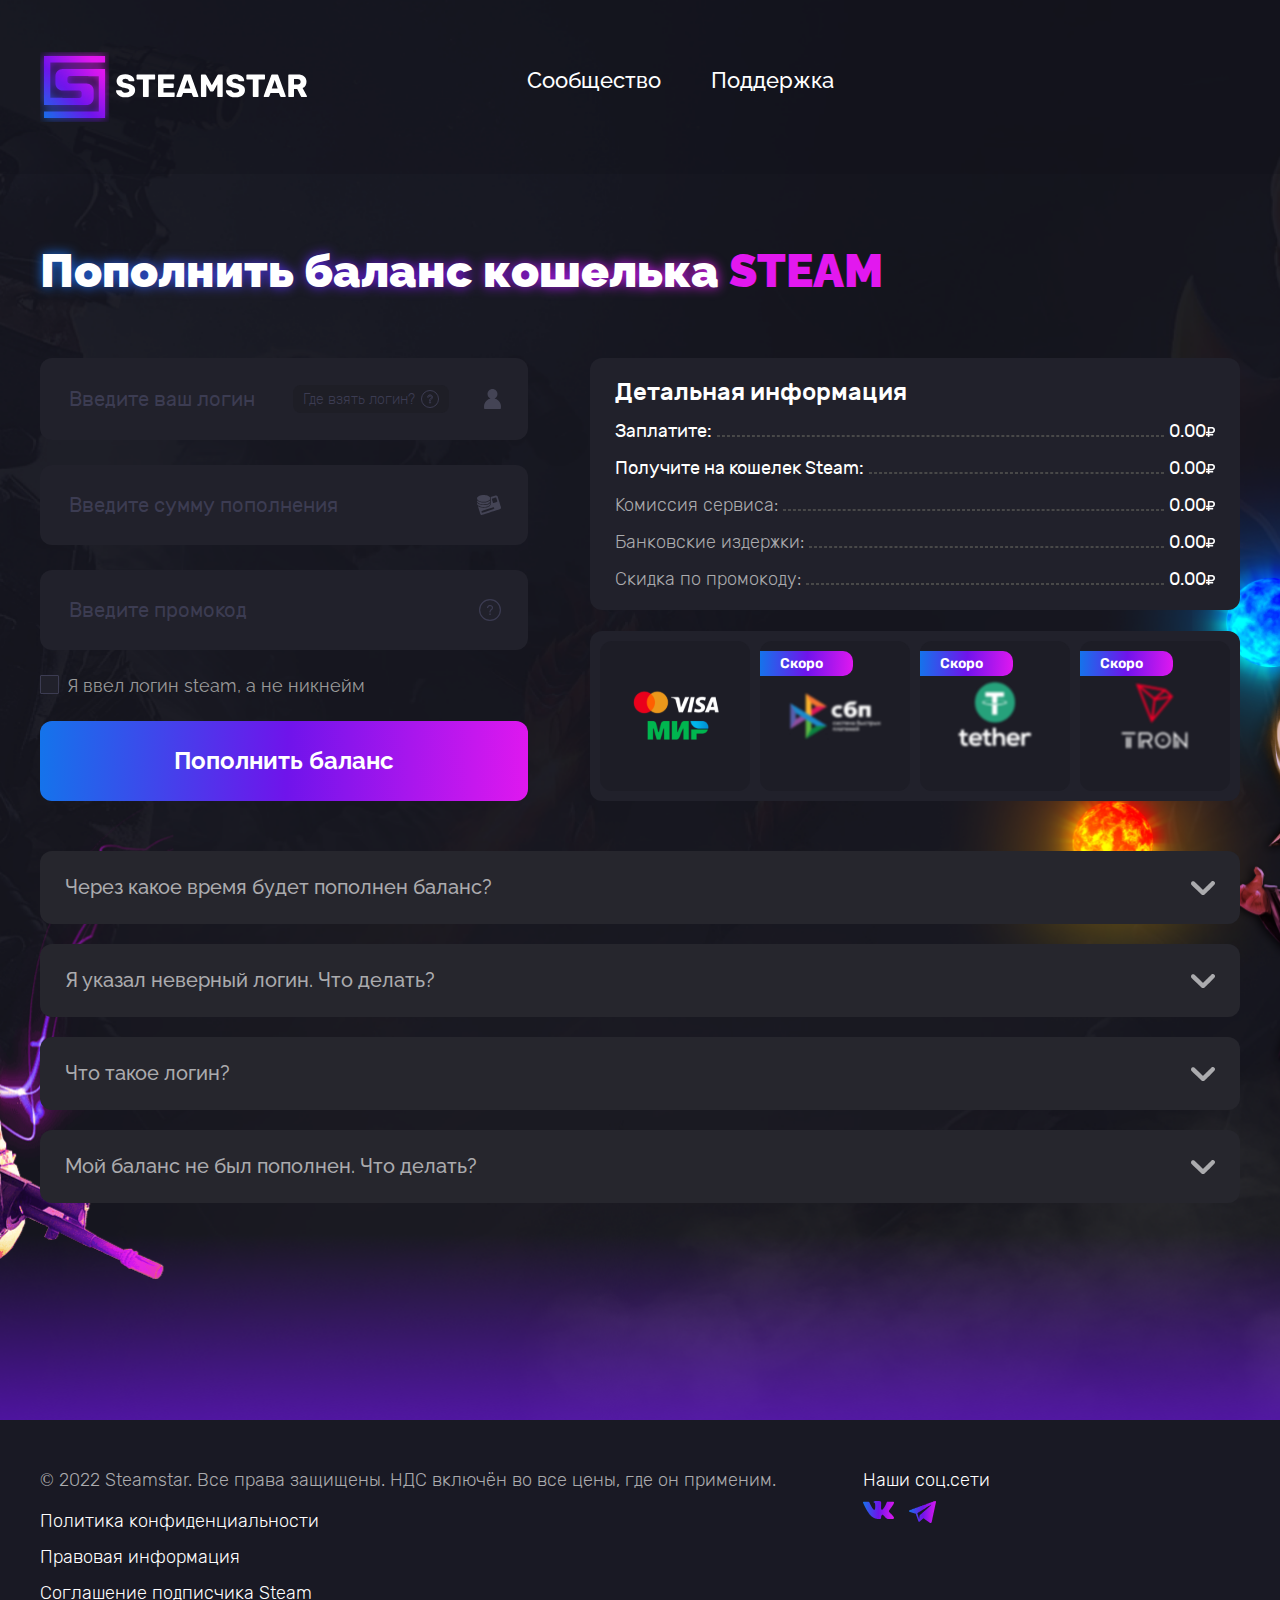
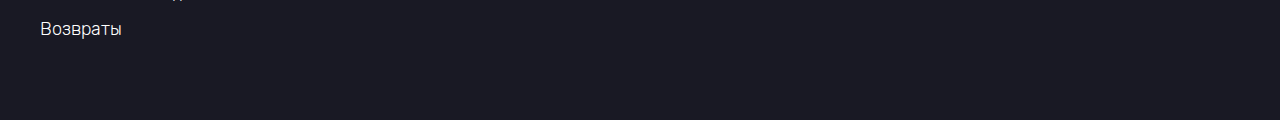
==== index.html @ 0ade84c8 "Add files via upload" ====
<!DOCTYPE html>
<html lang="ru">

<head>
  <meta charset="UTF-8" />
  <title>steamstar</title>
  <meta name="viewport" content="width=device-width, initial-scale=1" />
  <meta name="format-detection" content="telephone=no" />
  <!------------------------------------------------------------------------->
  <!-- Подключение стилей swiper-слайдера -->
  <link rel="stylesheet" href="./libs/swiper/swiper-bundle.min.css" />
  <!------------------------------------------------------------------------->
  <!-- Подключаем CSS -->
  <link rel="stylesheet" href="./css/style.min.css" />
</head>

<body>
  <main class="main">
    <header class="header">
      <div class="header__wrap wrapper">
        <div class="header__logo logo">
          <img src="./img/logo.svg" alt="" class="header__logo-img">
        </div>
        <nav class='menu'>

          <ul class='menu__list'>
            <li class='menu__item'>
              <a href='#' class='menu__link'>Сообщество</a>
            </li>
            <li class='menu__item'>
              <a href='#' class='menu__link'>Поддержка</a>
            </li>
          </ul>

          <div class="menu__hamburger">
            <img src="./img/cross.svg" alt="">

          </div>
          <div class="menu__logo">
            <img src="./img/logo.svg" alt="">
          </div>
        </nav>
        <!-- <div class="header__container"> -->
 <div class="hamburger">
    <span class="hamburger__link">
    </span>
  </div>
<!-- </div> -->
<!-- <div class="menu">
    <ul class="menu__list">
      <li class="menu__item">
        <a href="#about" class="menu__link"> Главная</a>
      </li>
      <li class="menu__item">
        <a href="#" class="menu__link"> Доставка и оплата</a>
      </li>
      <li class="menu__item">
        <a href="#" class="menu__link"> Контакты</a>
      </li>
    </ul>
  </div>  -->

      </div>
    </header>
    <div class="wrapper">
      <div class="steam">
        <div class="h1-block">
          <div class="h1-hidden">Пополнить баланс кошелька <span class="h1_span">STEAM</span></div>
          <h1 class="h1">Пополнить баланс кошелька <span class="h1_span">STEAM</span> </h1>
        </div>
        <form action="" class="staem__form form">
          <div class="form__left">
            <div class="form__inputs">

              <a href="#" class="input-block__mlogin-block mlogin-block">
                <p class="mlogin-block__text">Где взять логин?</p>
                <div class="mlogin-block__img">
                  <svg width="18" height="18" viewBox="0 0 18 18" fill='none' xmlns="http://www.w3.org/2000/svg">
                    <circle cx="9" cy="9" r="8.5" class="icon-color" />
                    <path class="icon-color"
                      d="M9.60074 12.7799C9.60074 12.8644 9.57217 12.9373 9.51502 12.9988C9.45787 13.0603 9.39 13.091 9.31142 13.091H8.70063C8.62205 13.091 8.55419 13.0603 8.49704 12.9988C8.43989 12.9373 8.41131 12.8644 8.41131 12.7799V12.123C8.41131 12.0385 8.43989 11.9655 8.49704 11.9041C8.55419 11.8426 8.62205 11.8119 8.70063 11.8119H9.31142C9.39 11.8119 9.45787 11.8426 9.51502 11.9041C9.57217 11.9655 9.60074 12.0385 9.60074 12.123V12.7799ZM6.54679 7.1563C6.56108 6.90278 6.61823 6.64542 6.71824 6.38421C6.8254 6.11533 6.97899 5.87333 7.17901 5.65822C7.38618 5.43543 7.64336 5.25489 7.95054 5.11661C8.25772 4.97832 8.61491 4.90918 9.0221 4.90918C9.37214 4.90918 9.69361 4.9668 9.98651 5.08203C10.2865 5.18959 10.5437 5.3394 10.758 5.53146C10.9795 5.72352 11.1509 5.95399 11.2724 6.22288C11.3938 6.49177 11.4545 6.77986 11.4545 7.08716C11.4545 7.40214 11.4045 7.67486 11.3045 7.90534C11.2117 8.12813 11.0902 8.32787 10.9402 8.50457C10.7973 8.68127 10.6402 8.84644 10.4687 9.00009C10.3044 9.14606 10.1472 9.2997 9.99722 9.46104C9.85435 9.61469 9.7329 9.78754 9.63289 9.9796C9.54002 10.164 9.49359 10.3868 9.49359 10.648V10.8093C9.49359 10.8938 9.46501 10.9668 9.40786 11.0283C9.35071 11.0897 9.28285 11.1204 9.20427 11.1204H8.80779C8.72921 11.1204 8.66134 11.0897 8.60419 11.0283C8.54704 10.9668 8.51847 10.8938 8.51847 10.8093V10.5673C8.51847 10.26 8.5649 9.99497 8.65777 9.77218C8.75778 9.5417 8.87923 9.33812 9.0221 9.16142C9.17212 8.98472 9.32928 8.82339 9.49359 8.67743C9.66504 8.52378 9.8222 8.37013 9.96507 8.21648C10.1151 8.05515 10.2365 7.88613 10.3294 7.70944C10.4294 7.53274 10.4794 7.32531 10.4794 7.08716C10.4794 6.8951 10.4366 6.72608 10.3508 6.58011C10.2723 6.42647 10.1651 6.2997 10.0294 6.19983C9.89364 6.09996 9.73647 6.02314 9.55788 5.96936C9.38643 5.91558 9.20784 5.88869 9.0221 5.88869C8.65063 5.88869 8.33273 5.98857 8.06841 6.18831C7.80409 6.38805 7.62193 6.71072 7.52191 7.1563C7.50763 7.24081 7.47191 7.30611 7.41476 7.3522C7.35761 7.39061 7.30046 7.40982 7.24331 7.40982H6.78254C6.71824 7.40982 6.66109 7.38677 6.61109 7.34068C6.56108 7.2869 6.53965 7.22544 6.54679 7.1563Z" />
                  </svg>
                </div>
              </a>

              <div class="form__input-group">
                <div class="form__input-block input-block">
                  <input type="text" name="" id="" placeholder="Введите ваш логин"
                    class="input-block__input input input_width">
                  <a href="#" class="input-block__login-block login-block">
                    <p class="login-block__text">Где взять логин?</p>
                    <div class="login-block__img">
                      <svg width="18" height="18" viewBox="0 0 18 18" fill='none' xmlns="http://www.w3.org/2000/svg">
                        <circle cx="9" cy="9" r="8.5" class="icon-color" />
                        <path class="icon-color"
                          d="M9.60074 12.7799C9.60074 12.8644 9.57217 12.9373 9.51502 12.9988C9.45787 13.0603 9.39 13.091 9.31142 13.091H8.70063C8.62205 13.091 8.55419 13.0603 8.49704 12.9988C8.43989 12.9373 8.41131 12.8644 8.41131 12.7799V12.123C8.41131 12.0385 8.43989 11.9655 8.49704 11.9041C8.55419 11.8426 8.62205 11.8119 8.70063 11.8119H9.31142C9.39 11.8119 9.45787 11.8426 9.51502 11.9041C9.57217 11.9655 9.60074 12.0385 9.60074 12.123V12.7799ZM6.54679 7.1563C6.56108 6.90278 6.61823 6.64542 6.71824 6.38421C6.8254 6.11533 6.97899 5.87333 7.17901 5.65822C7.38618 5.43543 7.64336 5.25489 7.95054 5.11661C8.25772 4.97832 8.61491 4.90918 9.0221 4.90918C9.37214 4.90918 9.69361 4.9668 9.98651 5.08203C10.2865 5.18959 10.5437 5.3394 10.758 5.53146C10.9795 5.72352 11.1509 5.95399 11.2724 6.22288C11.3938 6.49177 11.4545 6.77986 11.4545 7.08716C11.4545 7.40214 11.4045 7.67486 11.3045 7.90534C11.2117 8.12813 11.0902 8.32787 10.9402 8.50457C10.7973 8.68127 10.6402 8.84644 10.4687 9.00009C10.3044 9.14606 10.1472 9.2997 9.99722 9.46104C9.85435 9.61469 9.7329 9.78754 9.63289 9.9796C9.54002 10.164 9.49359 10.3868 9.49359 10.648V10.8093C9.49359 10.8938 9.46501 10.9668 9.40786 11.0283C9.35071 11.0897 9.28285 11.1204 9.20427 11.1204H8.80779C8.72921 11.1204 8.66134 11.0897 8.60419 11.0283C8.54704 10.9668 8.51847 10.8938 8.51847 10.8093V10.5673C8.51847 10.26 8.5649 9.99497 8.65777 9.77218C8.75778 9.5417 8.87923 9.33812 9.0221 9.16142C9.17212 8.98472 9.32928 8.82339 9.49359 8.67743C9.66504 8.52378 9.8222 8.37013 9.96507 8.21648C10.1151 8.05515 10.2365 7.88613 10.3294 7.70944C10.4294 7.53274 10.4794 7.32531 10.4794 7.08716C10.4794 6.8951 10.4366 6.72608 10.3508 6.58011C10.2723 6.42647 10.1651 6.2997 10.0294 6.19983C9.89364 6.09996 9.73647 6.02314 9.55788 5.96936C9.38643 5.91558 9.20784 5.88869 9.0221 5.88869C8.65063 5.88869 8.33273 5.98857 8.06841 6.18831C7.80409 6.38805 7.62193 6.71072 7.52191 7.1563C7.50763 7.24081 7.47191 7.30611 7.41476 7.3522C7.35761 7.39061 7.30046 7.40982 7.24331 7.40982H6.78254C6.71824 7.40982 6.66109 7.38677 6.61109 7.34068C6.56108 7.2869 6.53965 7.22544 6.54679 7.1563Z" />
                      </svg>
                    </div>
                  </a>
                  <div class="input-block__img">
                    <img src="./img/user.svg" alt="" class="input-block__pic">
                  </div>

                </div>
              </div>
              <div class="form__input-group">
                <div class="form__input-block input-block">
                  <input type="text" name="" id="" placeholder="Введите сумму пополнения"
                    class="input-block__input input">
                  <div class="input-block__img">
                    <img src="./img/money.svg" alt="" class="input-block__pic">
                  </div>
                </div>
              </div>
              <div class="form__input-group">
                <div class="form__input-block input-block">
                  <input type="text" name="" id="" placeholder="Введите промокод" class="input-block__input input">
                  <div class="input-block__img">
                    <img src="./img/q.svg" alt="" class="input-block__pic input-block__pic_q">
                  </div>
                </div>
              </div>
            </div>
            <div class="form__payments-mobile">
              <div class="swiper slider">
  <div class="swiper-wrapper">
    <div class="swiper-slide slide">
      <label for="payment__mradio1" class="payment">
        <input type="radio" class="payment__radio hidden" id="payment__mradio1" name="mpayment">
        <div class="payment__item">
          <div class="gradient">  
          </div>
          <div class="payment__item-wrap">
            <div class="payment__img">
              <img src="./img/visa.svg" class="payment__pic"></div>
          </div>
          <div class="payment__checked">
            <img src="./img/checked.svg" class="payment__checked-pic"></div>
        </div>
      </label>

    </div>
    <div class="swiper-slide slide">
      <label for="payment__mradio2" class="payment payment__blocked">
        <div class="payment__soon">
          Скоро
        </div>
        <input type="radio" class="payment__radio hidden" id="payment__mradio2" name="mpayment">
        <div class="payment__item payment__item">
          <div class="gradient">  
          </div>
          <div class="payment__item-wrap">
            <div class="payment__img">
              <img src="./img/sbp.svg" class="payment__pic_blocked"></div>
          </div>
          <div class="payment__checked">
            <img src="./img/checked.svg" class="payment__checked-pic"></div>
        </div>
      </label></div>
    <div class="swiper-slide slide">
      <label for="payment__mradio3" class="payment payment__blocked">
        <div class="payment__soon">
          Скоро
        </div>
        <input type="radio" class="payment__radio hidden" id="payment__mradio3" name="mpayment">
        <div class="payment__item">
          <div class="gradient">  
          </div>
          <div class="payment__item-wrap">
            <div class="payment__img">
              <img src="./img/tether.svg" class="payment__pic payment__pic_blocked"></div>
          </div>
          <div class="payment__checked">
            <img src="./img/checked.svg" class="payment__checked-pic"></div>
        </div>
      </label>
    </div>
    <div class="swiper-slide slide">
      <label for="payment__mradio4" class="payment payment__blocked">
        <div class="payment__soon">
          Скоро
        </div>
        <input type="radio" class="payment__radio hidden" id="payment__mradio4" name="mpayment">
        <div class="payment__item">
          <div class="gradient">  
          </div>
          <div class="payment__item-wrap">
            <div class="payment__img">
              <img src="./img/tron.svg" class="payment__pic payment__pic_blocked"></div>
          </div>
          <div class="payment__checked">
            <img src="./img/checked.svg" class="payment__checked-pic"></div>
        </div>
      </label>
    </div>

  </div>
  <div class="swiper-scrollbar"></div>
</div>

            </div>





            <div class="form__checkbox">
              <label for="checkbox" class="form__checkbox-label">
                <input type="checkbox" name="checkbox" id="checkbox" class="form__checkbox-input">
                <p class="form__checkbox-text">Я ввел логин steam, а не никнейм</p>
                <img src="./img/checked.svg" alt="" class="form__checked">
              </label>
            </div>
            <div class="btn-wrap">
              <button type="submit" class="btn btn_main">
                Пополнить баланс
                <div class="btn-text">
                </div>
              </button>
            </div>
          </div>
          <div class="form__right">
            <div class="form__info-group info-group">
              <h2 class="h2">
                Детальная информация
              </h2>
              <div class="info-group__block">
                <ul class="info-group__list price-list">
                  <li class="price-list__text">Заплатите:<span class="price-list__value">0.00</span> <span
                      class="price-list__r"><img src="./img/r.svg" alt=""> </span> </li>
                  <li class="price-list__text">Получите на кошелек Steam:<span
                      class="price-list__value">0.00</span><span class="price-list__r"><img src="./img/r.svg" alt="">
                    </span></li>
                  <li class="price-list__text price-list__text_light">Комиссия сервиса:<span
                      class="price-list__value">0.00</span><span class="price-list__r"><img src="./img/r.svg" alt="">
                    </span></li>
                  <li class="price-list__text price-list__text_light">Банковские издержки:<span
                      class="price-list__value">0.00</span><span class="price-list__r"><img src="./img/r.svg" alt="">
                    </span></li>
                  <li class="price-list__text price-list__text_light">Скидка по промокоду:<span
                      class="price-list__value">0.00</span><span class="price-list__r"><img src="./img/r.svg" alt="">
                    </span></li>
                </ul>

                <ul class="info-group__list mprice-list">


                  <li class="mprice-list__text">
                    <div class="mprice-list__name">Заплатите:</div>

                    <div class="mprice-list__group"><span class="price-list__value">0.00</span> <span
                        class="price-list__r"><img src="./img/r.svg" alt=""> </span></div>

                  </li>
                  <li class="mprice-list__text">
                    <div class="mprice-list__name">Получите на кошелек Steam:</div>

                    <div class="mprice-list__group"><span class="price-list__value">0.00</span> <span
                        class="price-list__r"><img src="./img/r.svg" alt=""> </span></div>

                  </li>
                  <li class="mprice-list__text">
                    <div class="mprice-list__name mprice-list__name_light">Комиссия сервиса:</div>

                    <div class="mprice-list__group"><span class="price-list__value">0.00</span> <span
                        class="price-list__r"><img src="./img/r.svg" alt=""> </span></div>
                  </li>
                  <li class="mprice-list__text">
                    <div class="mprice-list__name mprice-list__name_light">Банковские издержки:</div>

                    <div class="mprice-list__group"><span class="price-list__value">0.00</span> <span
                        class="price-list__r"><img src="./img/r.svg" alt=""> </span></div>
                  </li>
                  <li class="mprice-list__text">
                    <div class="mprice-list__name mprice-list__name_light">Скидка по промокоду:</div>

                    <div class="mprice-list__group"><span class="price-list__value">0.00</span> <span
                        class="price-list__r"><img src="./img/r.svg" alt=""> </span></div>
                  </li>
                 
                </ul>
              </div>
            </div>
            <div class="form__payments">
              <label for="payment__radio1" class="payment">
                <input type="radio" id="payment__radio1" class="payment__radio hidden" name="payment">

                <div class="payment__item">

<div class="gradient">  
</div>

                  <div class="payment__item-wrap">
                    <div class="payment__img">
                      <img src="./img/visa.svg" class="payment__pic"></div>
                  </div>
                  <div class="payment__checked">
                    <img src="./img/checked.svg" class="payment__checked-pic"></div>
                </div>
              </label>
              <label for="payment__radio2" class="payment payment__blocked">
                <div class="payment__soon">
                  Скоро
                </div>
                <input type="radio" class="payment__radio hidden" id="payment__radio2" name="payment">
                <div class="payment__item payment__item">
                  <div class="gradient">  
                  </div>
                  <div class="payment__item-wrap">
                    <div class="payment__img">
                      <img src="./img/sbp.svg" class="payment__pic_blocked"></div>
                  </div>
                  <div class="payment__checked">
                    <img src="./img/checked.svg" class="payment__checked-pic"></div>
                </div>
              </label>
              <label for="payment__radio3" class="payment payment__blocked">
                <div class="payment__soon">
                  Скоро
                </div>
                <input type="radio" class="payment__radio hidden" id="payment__radio3" name="payment">
                <div class="payment__item">
                  <div class="gradient">  
                  </div>
                  <div class="payment__item-wrap">
                    <div class="payment__img">
                      <img src="./img/tether.svg" class="payment__pic payment__pic_blocked"></div>
                  </div>
                  <div class="payment__checked">
                    <img src="./img/checked.svg" class="payment__checked-pic"></div>
                </div>
              </label>
              <label for="payment__radio4" class="payment payment__blocked">
                <div class="payment__soon">
                  Скоро
                </div>
                <input type="radio" class="payment__radio hidden" id="payment__radio4" name="payment">
                <div class="payment__item">
                  <div class="gradient">  
                  </div>
                  <div class="payment__item-wrap">
                    <div class="payment__img">
                      <img src="./img/tron.svg" class="payment__pic payment__pic_blocked"></div>
                  </div>
                  <div class="payment__checked">
                    <img src="./img/checked.svg" class="payment__checked-pic"></div>
                </div>
              </label>

            </div>


          </div>
        </form>

        <div class="steam__faq">
          <ul class=" steam__spoiler spoiler">
    <li class="spoiler__item">
      <div class="spoiler__title drop">
        <p class="spoiler__title-text drop">Через какое время будет пополнен баланс?</p>
        <img src="./img/arrow.svg" alt="" class="spoiler__arrow drop">
      </div>
      <div class="spoiler__content">
        Моментально после оплаты, ваш баланс будет пополнен, но не исключаем случаи, когда баланс может прийти с задержками, просьба не волноваться и дождаться, в крайнем случае обратится в "Техническую поддержку".
      </div>
    </li>
    <li class="spoiler__item">
      <div class="spoiler__title drop">
        <p class="spoiler__title-text drop">Я указал неверный логин. Что делать?</p>
        <img src="./img/arrow.svg" alt="" class="spoiler__arrow drop">
      </div>
      <div class="spoiler__content">
        Моментально после оплаты, ваш баланс будет пополнен, но не исключаем случаи, когда баланс может прийти с задержками, просьба не волноваться и дождаться, в крайнем случае обратится в "Техническую поддержку".      </div>
    </li>
    <li class="spoiler__item">
      <div class="spoiler__title drop">
        <p class="spoiler__title-text drop">Что такое логин?</p>
        <img src="./img/arrow.svg" alt="" class="spoiler__arrow drop">
      </div>
      <div class="spoiler__content">
        Моментально после оплаты, ваш баланс будет пополнен, но не исключаем случаи, когда баланс может прийти с задержками, просьба не волноваться и дождаться, в крайнем случае обратится в "Техническую поддержку".      </div>
    </li>
    <li class="spoiler__item">
      <div class="spoiler__title drop">
        <p class="spoiler__title-text drop">Мой баланс не был пополнен. Что делать?</p>
        <img src="./img/arrow.svg" alt="" class="spoiler__arrow drop">
      </div>
      <div class="spoiler__content">
        Моментально после оплаты, ваш баланс будет пополнен, но не исключаем случаи, когда баланс может прийти с задержками, просьба не волноваться и дождаться, в крайнем случае обратится в "Техническую поддержку".      </div>
    </li>
  </ul>

        </div>
      </div>

    </div>

  </main>
  <footer class="footer">
    <div class="wrapper footer__wrap">
      <div class="footer__left">
        <p class="footer__copy">© 2022 Steamstar. Все права защищены. НДС включён во все цены, где он применим.</p>
        <div class="footer__links">
          <a href="#" class="footer__link">Политика конфиденциальности</a>
          <a href="#" class="footer__link">Правовая информация </a>
          <a href="#" class="footer__link">Соглашение подписчика Steam </a>
          <a href="#" class="footer__link">Возвраты</a></div>
      </div>
      <div class="footer__right">
        <p class="footer__soc-title">Наши соц.сети

        </p>
        <ul class="socials">
          <li class="socials__item">
            <a href="#" class="socials__link">
              <img src="./img/vk.svg" alt="" class="socials__pic">
            </a>
          </li>
          <li class="socials__item">
            <a href="#" class="socials__link">
              <img src="./img/telegram.svg" alt="">
            </a>
          </li>
        </ul>

      </div>
    </div>
  </footer>


  <div class="modal-login">
  <div class="modal-login__container">
    <div class="modal-gradient">      
    </div>
    <div class="modal-login__content">
      <h2 class="h3">Где взять логин Steam</h2>
      <div class="modal-login__img">
        <img src="./img/login.png" alt="" class="modal-login__pic">
      </div>
      <p class="modal-login__text">Обратите внимание! Логин, это то, что вы указываете при входе в Steam. Если вы укажите неверный логин, то средства уйдут другому пользователлю.</p>
      <a href="#" class="modal-login__link">Взять вы его можете тут</a>
      <a href="#" class="btn modal-login__btn btn-close">Понятно
        <div class="btn-text btn-text_modal-login">
        </div>
      </a>
    </div>
  </div>
</div>




  <!-- <div class="overlay"></div>
<div class="modal">
  <div class="modal__container">
    
    <div class="modal__content">fjgjgkjgjgk</div>
  </div>
</div> -->
<div class="overlay"></div>
<div class="modal-payment">
  <div class="modal-payment__container">
    <div class="modal-gradient">
    </div>
    <div class="modal-payment__content">
      <h2 class="h3">Оплата принята</h2>
      <p class="modal-payment__text">В скором времени деньги должны прийти 
        на указанный Steam кошелек</p>   
      <div class="modal-payment__price-group">
        <p class="modal-payment__price">12 000</p>
        <div class="modal-payment__img"><img src="./img/r.svg" alt="" class="modal-payment__pic"></div>        
      </div>  
      <p class="modal-payment__text-main"> Если спустя 10 минут после оплаты средства не были начислены, обратитесь в <a href="#" class="modal-payment__support">Техническую поддержку</a>  она находится в правом ниижнем углу сайта</p>
      <p class="modal-payment__text-main modal-payment__text-main_service">Вам понравился наш сервис? </p>
      <a href="#" class="modal-payment__link">Оставьте пожалуйста отзыв</a>
      
      <a href="#" class="btn modal-payment__btn btn-close">Понятно
        <div class="btn-text btn-text_modal-payment">
        </div>
      </a>
    </div>
  </div>
</div>
  <!------------------------------------------------------------------------->
  <!-- Подключение скриптов swiper-слайдера -->
  <script src="./libs/swiper/swiper-bundle.min.js"></script>
  <!------------------------------------------------------------------------->
  <script src="js/script.min.js"></script>
</body>

</html>
---- css/style.min.css ----
@charset "UTF-8";@font-face{font-family:raleway;src:url(../fonts/Raleway-Medium.woff2) format("woff2"),url(../fonts/Raleway-Medium.woff) format("woff");font-weight:500;font-style:normal}@font-face{font-family:raleway;src:url(../fonts/Raleway-Black.woff2) format("woff2"),url(../fonts/Raleway-Black.woff) format("woff");font-weight:900;font-style:normal}@font-face{font-family:raleway;src:url(../fonts/Raleway-Regular.woff2) format("woff2"),url(../fonts/Raleway-Regular.woff) format("woff");font-weight:400;font-style:normal}@font-face{font-family:raleway;src:url(../fonts/Raleway-Bold.woff2) format("woff2"),url(../fonts/Raleway-Bold.woff) format("woff");font-weight:700;font-style:normal}@font-face{font-family:rubik;src:url(../fonts/Rubik.woff2) format("woff2"),url(../fonts/Rubik.woff) format("woff");font-weight:400;font-style:normal}@font-face{font-family:rubik;src:url(../fonts/Rubiklight.woff2) format("woff2"),url(../fonts/Rubik.woff) format("woff");font-weight:300;font-style:normal}@font-face{font-family:rubik;src:url(../fonts/Rubikmedium.woff2) format("woff2"),url(../fonts/Rubikmedium.woff) format("woff");font-weight:500;font-style:normal}@font-face{font-family:rubik;src:url(../fonts/Rubik-SemiBold.woff) format("woff");font-weight:600;font-style:normal}.btn-wrap{position:relative}.btn{background:-o-linear-gradient(357.76deg,#1474eb 0,#6f14eb 50.6%,#e218ef 101.2%);background:linear-gradient(92.24deg,#1474eb 0,#6f14eb 50.6%,#e218ef 101.2%);border-radius:12px;border:none;outline:0;font-family:Raleway,sans-serif;font-weight:700;font-size:24px;line-height:28px;padding-top:26px;padding-bottom:26px;text-align:center;width:100%;color:#fff;position:relative;z-index:10;overflow:hidden}.btn::after{content:"";position:absolute;left:-1px;top:1px;width:1px;background-color:#000;border-radius:12px;z-index:-2;-webkit-transition:width .5s ease;-o-transition:width .5s ease;transition:width .5s ease;height:calc(100% - 2px)}.btn:hover{font-size:0;background:0 0;background-image:-o-linear-gradient(357.76deg,#1474eb 0,#6f14eb 50.6%,#e218ef 101.2%);background-image:linear-gradient(92.24deg,#1474eb 0,#6f14eb 50.6%,#e218ef 101.2%)}.btn:hover .btn-text::before{opacity:1}.btn:hover::after{width:calc(100% - 2px);left:1px}.btn:hover:before{content:"";position:absolute;top:0;left:0;width:100%;height:100%;background:-o-linear-gradient(357.76deg,#1474eb 0,#6f14eb 50.6%,#e218ef 101.2%);background:linear-gradient(92.24deg,#1474eb 0,#6f14eb 50.6%,#e218ef 101.2%);border-radius:12px;z-index:-2}.btn-text::before{content:"Пополнить баланс";position:absolute;font-family:Raleway,sans-serif;font-weight:700;font-size:24px;line-height:28px;text-align:center;top:50%;left:50%;-webkit-transform:translate(-50%,-50%);-ms-transform:translate(-50%,-50%);transform:translate(-50%,-50%);z-index:10;opacity:0;background-image:-o-linear-gradient(357.76deg,#1474eb 0,#6f14eb 50.6%,#e218ef 101.2%);background-image:linear-gradient(92.24deg,#1474eb 0,#6f14eb 50.6%,#e218ef 101.2%);-webkit-background-clip:text;-webkit-text-fill-color:transparent}.btn-text_modal-login::before{font-size:24px;line-height:28px;content:"Понятно"}.btn-text_modal-payment::before{font-size:24px;line-height:28px;content:"Понятно"}*{-webkit-box-sizing:border-box;box-sizing:border-box}html{height:100%}body{margin:0;padding:0;-webkit-font-smoothing:antialiased;font-family:rubik;font-weight:500;font-size:1.125rem;height:100%;background-color:#191924;color:#ababae;font-family:rubik,sans-serif}body .lock{overflow:hidden}.hidden{display:none}article,aside,details,figcaption,figure,footer,header,hgroup,main,menu,nav,section,summary{display:block}svg:not(:root){overflow:hidden}a:active,a:hover{outline:0}button,input,optgroup,select,textarea{color:inherit;font:inherit;margin:0}button,html input[type=button],input[type=reset],input[type=submit]{-webkit-appearance:button;cursor:pointer}button::-moz-focus-inner,input::-moz-focus-inner{border:0;padding:0}h1,h2,h3,h4,h5,h6{margin:0;padding:0}p{margin:0;padding:0}li,ul{margin:0;padding:0}li{list-style:none}img{max-width:100%;border:0;display:block}.wrapper{max-width:1230px;margin:0 auto;padding:0 15px}.main{background:url(../img/bg.png) no-repeat center bottom/cover;z-index:-2;min-height:1420px}.header{height:174px;display:-webkit-box;display:-ms-flexbox;display:flex;-webkit-box-align:center;-ms-flex-align:center;align-items:center;background:rgba(16,16,23,.25)}.header__wrap{display:-webkit-box;display:-ms-flexbox;display:flex;width:100%}.header__logo{width:22.25%;margin-right:220px}.menu{display:-webkit-box;display:-ms-flexbox;display:flex;-webkit-box-align:center;-ms-flex-align:center;align-items:center}.menu__list{display:-webkit-box;display:-ms-flexbox;display:flex}.menu__item:not(:last-child){margin-right:50px}.menu__link{font-family:raleway,sans-serif;font-weight:500;font-size:22px;line-height:26px;color:#fff;text-decoration:none}.h1-block{position:relative;font-weight:900;font-size:46px;line-height:54px;margin-top:70px;margin-bottom:60px}.h1-block::before{font-family:Raleway;font-size:46px;line-height:54px;content:"Пополнить баланс кошелька";top:0;left:0;position:absolute;background:-o-linear-gradient(357.76deg,#1474eb 0,#6f14eb 50.6%,#e218ef 101.2%);background:linear-gradient(92.24deg,#1474eb 0,#6f14eb 50.6%,#e218ef 101.2%);-webkit-background-clip:text;-webkit-text-fill-color:transparent;-webkit-filter:blur(6px);filter:blur(6px)}.h1-hidden{opacity:0;color:red;font-family:Raleway;font-style:normal;font-weight:900;font-size:46px;line-height:54px;line-height:54px;color:#fff}.h1-hidden_span{text-transform:uppercase}.h1{position:absolute;top:0;left:0;font-family:Raleway;font-style:normal;font-weight:900;font-size:46px;line-height:54px;line-height:54px;color:#fff}.h1_span{color:#e218ef;text-transform:uppercase}.h3{font-family:Raleway,sans-serif;font-weight:700;text-align:center;color:#fff;font-size:34px;line-height:40px}.form{display:-webkit-box;display:-ms-flexbox;display:flex;-webkit-box-pack:justify;-ms-flex-pack:justify;justify-content:space-between}.form__left{width:40.67%}.form__checkbox{margin-bottom:25px;position:relative}.form__checkbox-label{cursor:pointer}.form__checkbox-text{font-family:Raleway,sans-serif;font-weight:400;font-size:18px;line-height:21px;font-size:16px;font-size:18px;line-height:21px;color:#9a9a9a;padding-left:27px;position:relative}.form__checkbox-text:before{content:"";position:absolute;top:0;left:0;width:17px;height:17px;background:#21212b;border:1px solid #3c3c52;border-radius:1px}.form__checkbox-input{display:none}.form__checkbox-input:checked~.form__checkbox-text{color:#fff;-webkit-transition:color 1s;-o-transition:color 1s;transition:color 1s}.form__checkbox-input:checked~.form__checked{opacity:1}.form__checked{position:absolute;top:2px;left:3px;width:13px;opacity:0}.form__right{width:54.2%;display:-webkit-box;display:-ms-flexbox;display:flex;-webkit-box-orient:vertical;-webkit-box-direction:normal;-ms-flex-direction:column;flex-direction:column;-webkit-box-pack:justify;-ms-flex-pack:justify;justify-content:space-between}.form__payments{display:-webkit-box;display:-ms-flexbox;display:flex;width:100%;-webkit-box-pack:justify;-ms-flex-pack:justify;justify-content:space-between;border-radius:12px;background:#21212b;padding:10px}.form__payments-mobile{margin-right:-15px;margin-left:-15px;background:#21212b;border-radius:12px 0 0 12px;padding:10px;margin-bottom:15px}.input-block{background:#21212b;border-radius:12px;display:-webkit-box;display:-ms-flexbox;display:flex;padding:27px;padding-left:27px;-webkit-box-pack:justify;-ms-flex-pack:justify;justify-content:space-between;margin-bottom:25px}.input-block__img{display:-webkit-box;display:-ms-flexbox;display:flex;-webkit-box-align:center;-ms-flex-align:center;align-items:center}.input-block__pic_q{width:22px}.input{font-family:Rubik,sans-serif;font-weight:400;font-size:20px;font-size:20px;color:#3c3c52;background-color:transparent;outline:0;border:none;width:80%}.input_width{width:190px}.input::-webkit-input-placeholder{color:#3c3c52}.input::-moz-placeholder{color:#3c3c52}.input:-ms-input-placeholder{color:#3c3c52}.input::-ms-input-placeholder{color:#3c3c52}.input::placeholder{color:#3c3c52}.login-block{display:-webkit-box;display:-ms-flexbox;display:flex;-webkit-box-align:center;-ms-flex-align:center;align-items:center;background:#1e1e26;border-radius:8px;padding:5px 10px;font-family:Rubik,sans-serif;font-weight:300;font-size:14px;line-height:17px;color:#3c3c52;text-decoration:none}.login-block:hover{-webkit-transition:all 1s;-o-transition:all 1s;transition:all 1s;color:#fff}.login-block:hover .icon-color{-webkit-transition:all 1s;-o-transition:all 1s;transition:all 1s;stroke:#fff}.login-block__text{margin-right:6px}.login-block__img{display:-webkit-box;display:-ms-flexbox;display:flex;-webkit-box-align:center;-ms-flex-align:center;align-items:center}.mlogin-block{-webkit-box-align:center;-ms-flex-align:center;align-items:center;-webkit-box-pack:start;-ms-flex-pack:start;justify-content:flex-start;background:#1e1e26;border-radius:8px;padding:5px 10px;font-family:Rubik,sans-serif;font-weight:300;font-size:14px;line-height:17px;color:#3c3c52;text-decoration:none;display:none;margin-bottom:5px}.mlogin-block:hover{-webkit-transition:all 1s;-o-transition:all 1s;transition:all 1s;color:#fff}.mlogin-block:hover .icon-color{-webkit-transition:all 1s;-o-transition:all 1s;transition:all 1s;stroke:#fff}.mlogin-block__text{margin-right:6px}.mlogin-block__img{display:-webkit-box;display:-ms-flexbox;display:flex;-webkit-box-align:center;-ms-flex-align:center;align-items:center}.info-group{background:#21212b;border-radius:12px;padding:20px 25px;padding-left:25px;padding-right:25px}.info-group__line{width:100%;display:-webkit-box;display:-ms-flexbox;display:flex;-webkit-box-align:end;-ms-flex-align:end;align-items:flex-end;-webkit-box-pack:justify;-ms-flex-pack:justify;justify-content:space-between;line-height:1}.info-group__price-group{display:-webkit-box;display:-ms-flexbox;display:flex;-webkit-box-align:end;-ms-flex-align:end;align-items:flex-end;position:relative}.info-group__price-group::before{content:"";position:absolute;bottom:0;right:100%;width:50px;width:100%;border-bottom:1px dashed #484848}.h2{font-family:Rubik;font-weight:500;color:#fff;margin-bottom:15px;font-size:24px;line-height:28px}.icon-color{stroke:#3c3c52}.price-list__text{font-family:Rubik;font-weight:400;font-size:18px;line-height:21px;color:#fff;-webkit-box-align:baseline;-ms-flex-align:baseline;align-items:baseline;display:-webkit-box;display:-ms-flexbox;display:flex}.price-list__text:not(:last-child){margin-bottom:16px}.price-list li::before{content:"";border:1px dashed #484848;-webkit-box-flex:1;-ms-flex-positive:1;flex-grow:1;-webkit-box-ordinal-group:3;-ms-flex-order:2;order:2;margin:0 5px}.price-list__text_light{font-family:Rubik;font-weight:300;font-size:18px;line-height:21px;color:#ababae}.price-list__value{-webkit-box-ordinal-group:4;-ms-flex-order:3;order:3;font-weight:400;font-size:18px;line-height:21px;color:#fff;-webkit-box-align:baseline;-ms-flex-align:baseline;align-items:baseline}.price-list__r{-webkit-box-ordinal-group:5;-ms-flex-order:4;order:4}.mprice-list{display:none}.payment{cursor:pointer;position:relative;z-index:50}.payment__blocked{pointer-events:none}.payment__radio{position:relative}.payment__radio:checked~.payment__item .payment__checked{opacity:1;-webkit-transition:all .5s;-o-transition:all .5s;transition:all .5s}.payment__radio:checked~.payment__item .payment__pic{-webkit-transform:scale(1.1);-ms-transform:scale(1.1);transform:scale(1.1);-webkit-transition:all .5s;-o-transition:all .5s;transition:all .5s}.payment__radio:checked~.payment__item .gradient{opacity:1;-webkit-transition:1s;-o-transition:1s;transition:1s}.payment__item{position:relative;display:-webkit-box;display:-ms-flexbox;display:flex;-webkit-box-align:center;-ms-flex-align:center;align-items:center;-webkit-box-pack:center;-ms-flex-pack:center;justify-content:center;width:150px;height:150px;border-radius:12px;background-color:#1d1d26}.payment__soon{position:absolute;left:0;top:10px;z-index:10;padding:4px 30px 4px 20px;background:-o-linear-gradient(357.76deg,#1474eb 0,#6f14eb 50.6%,#e218ef 101.2%);background:linear-gradient(92.24deg,#1474eb 0,#6f14eb 50.6%,#e218ef 101.2%);border-radius:0 10px 10px 0;font-family:Rubik;font-weight:600;font-size:14px;line-height:17px;color:#fff}.payment__pic_blocked{-webkit-filter:blur(1px);filter:blur(1px)}.payment__checked{opacity:0;position:absolute;top:8px;left:8px;width:14px;height:14px;display:-webkit-box;display:-ms-flexbox;display:flex;-webkit-box-align:center;-ms-flex-align:center;align-items:center;-webkit-box-pack:center;-ms-flex-pack:center;justify-content:center;border-radius:50%;background:-o-linear-gradient(357.76deg,#1474eb 0,#6f14eb 50.6%,#e218ef 101.2%);background:linear-gradient(92.24deg,#1474eb 0,#6f14eb 50.6%,#e218ef 101.2%)}.payment__checked__pic{width:8px}.footer{padding-top:50px;padding-top:50px;padding-bottom:65px}.footer__wrap{display:-webkit-box;display:-ms-flexbox;display:flex}.footer__links{display:-webkit-box;display:-ms-flexbox;display:flex;-webkit-box-orient:vertical;-webkit-box-direction:normal;-ms-flex-direction:column;flex-direction:column;-webkit-box-align:start;-ms-flex-align:start;align-items:flex-start}.footer__link{display:block;font-family:Rubik;font-weight:300;color:#fff;margin-bottom:15px;text-decoration:none;font-size:18px;line-height:21px}.footer__link:hover{background-image:-o-linear-gradient(357.76deg,#1474eb 0,#6f14eb 50.6%,#e218ef 101.2%);background-image:linear-gradient(92.24deg,#1474eb 0,#6f14eb 50.6%,#e218ef 101.2%);-webkit-background-clip:text;-webkit-text-fill-color:transparent}.footer__copy{font-family:Rubik;font-style:normal;font-weight:300;margin-bottom:20px;color:#ababae;font-size:18px;line-height:21px}.footer__left{margin-right:87px}.footer__soc-title{font-family:Rubik;font-weight:300;font-size:18px;line-height:21px;color:#fff;font-size:18px;line-height:21px}.socials{display:-webkit-box;display:-ms-flexbox;display:flex;margin-top:10px}.socials__item{margin-right:15px}.socials__pic{width:31px}.gradient{position:absolute;top:50%;left:50%;-webkit-transform:translate(-50%,-50%);-ms-transform:translate(-50%,-50%);transform:translate(-50%,-50%);width:calc(100% + 4px);height:calc(100% + 4px);background:-o-linear-gradient(357.76deg,#1474eb 0,#6f14eb 50.6%,#e218ef 101.2%);background:linear-gradient(92.24deg,#1474eb 0,#6f14eb 50.6%,#e218ef 101.2%);border-radius:12px;z-index:-1;opacity:0}.hamburger{margin:10px;opacity:1;-webkit-transition:opacity 1.2s;-o-transition:opacity 1.2s;transition:opacity 1.2s}.hamburger.active{opacity:0}.header__container{display:none}.menu__hamburger{position:absolute;top:38px;right:30px;display:none}.menu__logo{position:absolute;top:34px;left:20px;width:40%;display:none}.menu__item{margin-bottom:15px}.menu__link.active{color:#f5b338}.ham-menu.is-active{top:0}body.locked{overflow:hidden;height:100%}.error{background:url(../img/error_bg.png) no-repeat center bottom/cover;height:100%;width:100%;display:-webkit-box;display:-ms-flexbox;display:flex;-webkit-box-align:center;-ms-flex-align:center;align-items:center;-webkit-box-pack:center;-ms-flex-pack:center;justify-content:center;position:relative}.error__bg1{position:absolute;left:0;bottom:0;max-width:30%}.error__bg2{position:absolute;right:0;bottom:0;max-width:30%}.error__poligon{width:70%}.error__block{padding:10%;background:url(../img/polygon.svg) no-repeat center bottom/contain}.buttons{display:-webkit-box;display:-ms-flexbox;display:flex}.form__payments-mobile{display:none}.slider{width:98%;margin-left:15px;padding:2px}.swiper-wrapper{padding-bottom:20px}.slide .payment__soon{opacity:.6;padding:2px 15px 2px 15px}.swiper-scrollbar-horizontal{background-color:#32323e;bottom:0;width:95%}.swiper-scrollbar-drag{height:8px;top:-2px;opacity:1;background-color:#1d1d26;border-radius:2px}.modal-login{width:100%;height:100%;position:fixed;left:0;top:0;display:-webkit-box;display:-ms-flexbox;display:flex;-webkit-box-pack:center;-ms-flex-pack:center;justify-content:center;-webkit-box-align:center;-ms-flex-align:center;align-items:center;background-color:rgba(0,0,0,.6);visibility:hidden;z-index:100;opacity:0;-webkit-transition:1s ease;-o-transition:1s ease;transition:1s ease}.modal-login__btn{display:block;text-decoration:none}.modal-login__container{background:-webkit-gradient(linear,left top,left bottom,from(rgba(0,0,0,0)),to(rgba(111,20,235,.25))),#21212b;background:-o-linear-gradient(top,rgba(0,0,0,0) 0,rgba(111,20,235,.25) 100%),#21212b;background:linear-gradient(180deg,rgba(0,0,0,0) 0,rgba(111,20,235,.25) 100%),#21212b;border-radius:12px;position:relative;padding:60px;width:590px;max-height:99%;display:-webkit-box;display:-ms-flexbox;display:flex;-webkit-box-orient:vertical;-webkit-box-direction:normal;-ms-flex-direction:column;flex-direction:column;-webkit-box-align:center;-ms-flex-align:center;align-items:center;-webkit-box-pack:center;-ms-flex-pack:center;justify-content:center;-webkit-box-shadow:3px 3px 5px rgba(0,0,0,.2);box-shadow:3px 3px 5px rgba(0,0,0,.2)}.modal-login__content{overflow:auto;display:-webkit-box;display:-ms-flexbox;display:flex;-webkit-box-orient:vertical;-webkit-box-direction:normal;-ms-flex-direction:column;flex-direction:column;-webkit-box-pack:center;-ms-flex-pack:center;justify-content:center;-webkit-box-align:center;-ms-flex-align:center;align-items:center;text-align:center}.modal-login__img{display:-webkit-box;display:-ms-flexbox;display:flex;-webkit-box-pack:center;-ms-flex-pack:center;justify-content:center;-webkit-box-align:center;-ms-flex-align:center;align-items:center;margin-top:20px;margin-bottom:25px;width:377px}.modal-login__text{font-family:Raleway;font-weight:500;color:#fff;margin-bottom:25px;font-size:20px;line-height:23px}.modal-login__link{font-family:Raleway;font-weight:500;font-size:26px;line-height:31px;text-align:center;text-transform:uppercase;background:-o-linear-gradient(357.76deg,#1474eb 0,#6f14eb 50.6%,#e218ef 101.2%);background:linear-gradient(92.24deg,#1474eb 0,#6f14eb 50.6%,#e218ef 101.2%);-webkit-background-clip:text;-webkit-text-fill-color:transparent;background-clip:text;margin-bottom:25px;font-size:26px;line-height:31px}.modal-login.active{opacity:1;visibility:visible}.modal-gradient{position:absolute;top:50%;left:50%;-webkit-transform:translate(-50%,-50%);-ms-transform:translate(-50%,-50%);transform:translate(-50%,-50%);width:calc(100% + 4px);height:calc(100% + 4px);background:-o-linear-gradient(357.76deg,#1474eb 0,#6f14eb 50.6%,#e218ef 101.2%);background:linear-gradient(92.24deg,#1474eb 0,#6f14eb 50.6%,#e218ef 101.2%);border-radius:12px;z-index:-1}.overlay{position:fixed;width:100%;height:100%;background-color:#000;top:0;left:0;visibility:hidden;z-index:100;opacity:0;-webkit-transition:1s ease;-o-transition:1s ease;transition:1s ease}.modal-payment{position:absolute;top:10%;left:50%;-webkit-transform:translateX(-50%);-ms-transform:translateX(-50%);transform:translateX(-50%);background-color:transparent;z-index:100;width:auto;height:auto;opacity:0;visibility:hidden;-webkit-transition:1s ease;-o-transition:1s ease;transition:1s ease}.modal-payment.active{opacity:1;visibility:visible}.overlay.active{opacity:.8;visibility:visible}.modal-payment__btn{display:block;text-decoration:none}.modal-payment__container{background:url(../img/modal_bg.png) no-repeat center bottom/cover;border-radius:12px;position:relative;padding-top:30px;padding-bottom:284px;padding-left:60px;padding-right:60px;width:590px;max-height:90%;display:-webkit-box;display:-ms-flexbox;display:flex;-webkit-box-orient:vertical;-webkit-box-direction:normal;-ms-flex-direction:column;flex-direction:column;-webkit-box-align:center;-ms-flex-align:center;align-items:center;-webkit-box-pack:center;-ms-flex-pack:center;justify-content:center;-webkit-box-shadow:3px 3px 5px rgba(0,0,0,.2);box-shadow:3px 3px 5px rgba(0,0,0,.2)}.modal-payment__content{overflow:auto;display:-webkit-box;display:-ms-flexbox;display:flex;-webkit-box-orient:vertical;-webkit-box-direction:normal;-ms-flex-direction:column;flex-direction:column;-webkit-box-pack:center;-ms-flex-pack:center;justify-content:center;text-align:center}.modal-payment__text{font-family:Raleway;font-weight:500;font-size:20px;line-height:23px;color:#fff;margin-top:20px;margin-bottom:20px;font-size:20px;line-height:23px}.modal-payment__price{font-family:Rubik,sans-serif;color:#fff;font-weight:600;font-size:50px;line-height:59px}.modal-payment__pic{width:33px;margin-left:8px}.modal-payment__price-group{display:-webkit-box;display:-ms-flexbox;display:flex;text-align:center;-webkit-box-align:center;-ms-flex-align:center;align-items:center;-webkit-box-pack:center;-ms-flex-pack:center;justify-content:center}.modal-payment__img{display:-webkit-box;display:-ms-flexbox;display:flex;-webkit-box-align:center;-ms-flex-align:center;align-items:center}.modal-payment__link{font-family:Raleway;font-weight:600;text-align:center;text-transform:uppercase;background:-o-linear-gradient(357.76deg,#1474eb 0,#6f14eb 50.6%,#e218ef 101.2%);background:linear-gradient(92.24deg,#1474eb 0,#6f14eb 50.6%,#e218ef 101.2%);-webkit-background-clip:text;-webkit-text-fill-color:transparent;background-clip:text;margin-bottom:25px;-webkit-text-decoration-line:underline;text-decoration-line:underline;font-size:20px;line-height:23px}.modal-payment__text-main{font-family:Raleway;font-weight:300;font-size:18px;line-height:21px;color:#ababae}.modal-payment__text-main_service{margin-top:25px;margin-bottom:5px}.modal-payment__support{background:-o-linear-gradient(357.76deg,#1474eb 0,#6f14eb 50.6%,#e218ef 101.2%);background:linear-gradient(92.24deg,#1474eb 0,#6f14eb 50.6%,#e218ef 101.2%);-webkit-background-clip:text;-webkit-text-fill-color:transparent}.spoiler{padding-top:50px;font-family:Raleway;font-weight:500;font-size:20px;line-height:23px;color:#ababae}.spoiler__item{margin-bottom:20px}.spoiler__arrow{-webkit-transition:all .5s;-o-transition:all .5s;transition:all .5s}.spoiler__title{display:-webkit-box;display:-ms-flexbox;display:flex;-webkit-box-pack:justify;-ms-flex-pack:justify;justify-content:space-between;-webkit-box-align:center;-ms-flex-align:center;align-items:center;padding:25px;background:#26262d;border-radius:12px;cursor:pointer;padding:25px}.spoiler__title-text{font-size:20px;line-height:23px}.spoiler__content{background:#26262d;max-height:0;overflow:hidden;-webkit-transition:max-height .5s;-o-transition:max-height .5s;transition:max-height .5s;-webkit-box-sizing:content-box;box-sizing:content-box;font-family:Rubik;font-style:normal;font-weight:300;color:#737373;-webkit-transition:max-height .2s;-o-transition:max-height .2s;transition:max-height .2s;border-radius:0 0 12px 12px;font-size:18px;line-height:21px}.spoiler__item.active .spoiler__content{-webkit-transition:max-height .8s;-o-transition:max-height .8s;transition:max-height .8s;padding:25px}.spoiler__item.active .spoiler__title{border-radius:12px 12px 0 0}.spoiler__item.active .spoiler__arrow{-webkit-transform:rotate3d(1,0,0,180deg);transform:rotate3d(1,0,0,180deg);-webkit-transition:all .5s;-o-transition:all .5s;transition:all .5s}@media (max-width:1200px){.btn{font-size:calc(20px + 4* ((100vw - 320px)/ 880))}.btn{line-height:calc(23px + 5* ((100vw - 320px)/ 880))}.btn{padding-top:calc(13px + 13* ((100vw - 320px)/ 880))}.btn{padding-bottom:calc(13px + 13* ((100vw - 320px)/ 880))}.btn-text::before{font-size:calc(20px + 4* ((100vw - 320px)/ 880))}.btn-text::before{line-height:calc(23px + 5* ((100vw - 320px)/ 880))}.btn-text_modal-login::before{font-size:calc(20px + 4* ((100vw - 320px)/ 880))}.btn-text_modal-login::before{line-height:calc(23px + 5* ((100vw - 320px)/ 880))}.btn-text_modal-payment::before{font-size:calc(20px + 4* ((100vw - 320px)/ 880))}.btn-text_modal-payment::before{line-height:calc(23px + 5* ((100vw - 320px)/ 880))}.header{height:calc(97px + 77* ((100vw - 320px)/ 880))}.header__logo{margin-right:calc(0px + 220* ((100vw - 320px)/ 880))}.h1-block{font-size:calc(28px + 18* ((100vw - 320px)/ 880))}.h1-block{line-height:calc(33px + 21* ((100vw - 320px)/ 880))}.h1-block{margin-top:calc(15px + 55* ((100vw - 320px)/ 880))}.h1-block{margin-bottom:calc(15px + 45* ((100vw - 320px)/ 880))}.h1-block::before{font-size:calc(28px + 18* ((100vw - 320px)/ 880))}.h1-block::before{line-height:calc(33px + 21* ((100vw - 320px)/ 880))}.h1-hidden{font-size:calc(28px + 18* ((100vw - 320px)/ 880))}.h1-hidden{line-height:calc(33px + 21* ((100vw - 320px)/ 880))}.h1{font-size:calc(28px + 18* ((100vw - 320px)/ 880))}.h1{line-height:calc(33px + 21* ((100vw - 320px)/ 880))}.h3{font-size:calc(22px + 12* ((100vw - 320px)/ 880))}.h3{line-height:calc(26px + 14* ((100vw - 320px)/ 880))}.form__checkbox-text{font-size:calc(16px + 2* ((100vw - 320px)/ 880))}.form__checkbox-text{line-height:calc(19px + 2* ((100vw - 320px)/ 880))}.form__right{width:58%}.input-block{padding:calc(15px + 12* ((100vw - 320px)/ 880))}.input-block{padding-left:calc(10px + 17* ((100vw - 320px)/ 880))}.input-block{margin-bottom:calc(10px + 15* ((100vw - 320px)/ 880))}.input{font-size:calc(16px + 4* ((100vw - 320px)/ 880))}.info-group{padding-left:calc(10px + 15* ((100vw - 320px)/ 880))}.info-group{padding-right:calc(10px + 15* ((100vw - 320px)/ 880))}.h2{font-size:calc(18px + 6* ((100vw - 320px)/ 880))}.h2{line-height:calc(21px + 7* ((100vw - 320px)/ 880))}.payment__item{width:130px;height:130px}.footer{padding-top:calc(30px + 20* ((100vw - 320px)/ 880))}.footer{padding-bottom:calc(35px + 30* ((100vw - 320px)/ 880))}.footer__link{font-size:calc(14px + 4* ((100vw - 320px)/ 880))}.footer__link{line-height:calc(17px + 4* ((100vw - 320px)/ 880))}.footer__copy{font-size:calc(16px + 2* ((100vw - 320px)/ 880))}.footer__copy{line-height:calc(19px + 2* ((100vw - 320px)/ 880))}.footer__soc-title{font-size:calc(16px + 2* ((100vw - 320px)/ 880))}.footer__soc-title{line-height:calc(19px + 2* ((100vw - 320px)/ 880))}.modal-login__container{padding:calc(25px + 35* ((100vw - 320px)/ 880))}.modal-login__container{width:calc(290px + 300* ((100vw - 320px)/ 880))}.modal-login__img{margin-top:calc(10px + 10* ((100vw - 320px)/ 880))}.modal-login__img{margin-bottom:calc(10px + 15* ((100vw - 320px)/ 880))}.modal-login__img{width:calc(244px + 133* ((100vw - 320px)/ 880))}.modal-login__text{font-size:calc(14px + 6* ((100vw - 320px)/ 880))}.modal-login__text{line-height:calc(16px + 7* ((100vw - 320px)/ 880))}.modal-login__link{font-size:calc(16px + 10* ((100vw - 320px)/ 880))}.modal-login__link{line-height:calc(22px + 9* ((100vw - 320px)/ 880))}.modal-payment__container{padding-top:calc(25px + 5* ((100vw - 320px)/ 880))}.modal-payment__container{padding-bottom:calc(26px + 258* ((100vw - 320px)/ 880))}.modal-payment__container{padding-left:calc(15px + 45* ((100vw - 320px)/ 880))}.modal-payment__container{padding-right:calc(15px + 45* ((100vw - 320px)/ 880))}.modal-payment__container{width:calc(290px + 300* ((100vw - 320px)/ 880))}.modal-payment__text{margin-top:calc(15px + 5* ((100vw - 320px)/ 880))}.modal-payment__text{margin-bottom:calc(15px + 5* ((100vw - 320px)/ 880))}.modal-payment__text{font-size:calc(16px + 4* ((100vw - 320px)/ 880))}.modal-payment__text{line-height:calc(19px + 4* ((100vw - 320px)/ 880))}.modal-payment__price{font-size:calc(30px + 20* ((100vw - 320px)/ 880))}.modal-payment__price{line-height:calc(36px + 23* ((100vw - 320px)/ 880))}.modal-payment__pic{width:calc(19px + 14* ((100vw - 320px)/ 880))}.modal-payment__link{font-size:calc(18px + 2* ((100vw - 320px)/ 880))}.modal-payment__link{line-height:calc(21px + 2* ((100vw - 320px)/ 880))}.modal-payment__text-main_service{margin-top:calc(5px + 20* ((100vw - 320px)/ 880))}.modal-payment__text-main_service{margin-bottom:calc(0px + 5* ((100vw - 320px)/ 880))}.spoiler{padding-top:calc(20px + 30* ((100vw - 320px)/ 880))}.spoiler__item{margin-bottom:calc(5px + 15* ((100vw - 320px)/ 880))}.spoiler__title{padding:calc(10px + 15* ((100vw - 320px)/ 880))}.spoiler__title-text{font-size:calc(14px + 6* ((100vw - 320px)/ 880))}.spoiler__title-text{line-height:calc(16px + 7* ((100vw - 320px)/ 880))}.spoiler__content{font-size:calc(14px + 4* ((100vw - 320px)/ 880))}.spoiler__content{line-height:calc(17px + 4* ((100vw - 320px)/ 880))}}@media (max-width:1000px){.main{background:url(../img/bg.png) no-repeat left bottom/contain}.login-block{display:none}.mlogin-block{display:-webkit-inline-box;display:-ms-inline-flexbox;display:inline-flex}.payment__item{width:100px;height:100px}.modal-payment__container{background:-webkit-gradient(linear,left top,left bottom,from(rgba(0,0,0,0)),to(rgba(111,20,235,.35))),-webkit-gradient(linear,left bottom,left top,from(#21212b),to(#21212b));background:-o-linear-gradient(top,rgba(0,0,0,0) 0,rgba(111,20,235,.35) 100%),-o-linear-gradient(bottom,#21212b,#21212b);background:linear-gradient(180deg,rgba(0,0,0,0) 0,rgba(111,20,235,.35) 100%),linear-gradient(0deg,#21212b,#21212b)}.modal-payment__container{padding-bottom:25px}}@media (max-width:768px){.wrapper{max-width:100%}.main{background:url(../img/bg_m.png) no-repeat left bottom/cover}.header__wrap{-webkit-box-pack:justify;-ms-flex-pack:justify;justify-content:space-between;-webkit-box-align:center;-ms-flex-align:center;align-items:center}.header__logo{width:40%}.form{-webkit-box-orient:vertical;-webkit-box-direction:normal;-ms-flex-direction:column;flex-direction:column}.form__left{width:100%}.form__right{width:100%}.form__payments{display:none}.login-block{display:-webkit-box;display:-ms-flexbox;display:flex}.mlogin-block{display:none}.info-group{margin-top:15px}.payment__item{width:170px;height:170px}.footer__wrap{-webkit-box-orient:vertical;-webkit-box-direction:normal;-ms-flex-direction:column;flex-direction:column}.footer__left{margin-right:0}.footer__right{margin-top:25px}.hamburger{cursor:pointer;height:15px;width:30px;display:block;position:relative}.hamburger::after,.hamburger::before{content:"";position:absolute;left:0;width:100%;height:3px;background-color:#fff;background:-o-linear-gradient(357.76deg,#1474eb 0,#6f14eb 50.6%,#e218ef 101.2%);background:linear-gradient(92.24deg,#1474eb 0,#6f14eb 50.6%,#e218ef 101.2%);border-radius:4px;-webkit-transition:all .3s ease;-o-transition:all .3s ease;transition:all .3s ease}.hamburger::before{top:0}.hamburger::after{bottom:0}.hamburger span{position:absolute;right:0;width:23px;height:3px;background-color:#fff;top:6px;background:-o-linear-gradient(357.76deg,#1474eb 0,#6f14eb 50.6%,#e218ef 101.2%);background:linear-gradient(92.24deg,#1474eb 0,#6f14eb 50.6%,#e218ef 101.2%);border-radius:4px}.header__container{position:fixed;width:100%;left:0;top:0;z-index:50;min-height:40px;-webkit-transition:background-color 1.5s;-o-transition:background-color 1.5s;transition:background-color 1.5s;background-color:#000;display:-webkit-box;display:-ms-flexbox;display:flex;-webkit-box-align:center;-ms-flex-align:center;align-items:center}.menu{-webkit-box-align:start;-ms-flex-align:start;align-items:flex-start;position:fixed;top:0;right:-100%;width:80%;height:100%;background-color:rgba(0,0,0,.9);background:url(../img/menu.svg) no-repeat center center/cover;-webkit-transition:right 1s;-o-transition:right 1s;transition:right 1s;z-index:100}.menu.is-active{right:0}.menu__hamburger{display:block}.menu__logo{display:block}.menu__list{-webkit-box-orient:vertical;-webkit-box-direction:normal;-ms-flex-direction:column;flex-direction:column;margin-top:120px;margin-left:20px}.menu__link{font-weight:500;font-size:18px;line-height:21px}.form__payments-mobile{display:block}}@media (max-width:480px){.login-block{display:none}.mlogin-block{display:-webkit-inline-box;display:-ms-inline-flexbox;display:inline-flex}.h2{margin-bottom:20px}.price-list{display:none}.mprice-list{display:block}.mprice-list__group{display:-webkit-box;display:-ms-flexbox;display:flex;-webkit-box-align:baseline;-ms-flex-align:baseline;align-items:baseline}.mprice-list__group::before{content:"";border-bottom:1px dashed #484848;-webkit-box-flex:1;-ms-flex-positive:1;flex-grow:1;-webkit-box-ordinal-group:3;-ms-flex-order:2;order:2;margin:0 5px}.mprice-list__text{font-family:Rubik;font-weight:400;font-size:16px;line-height:21px;color:#fff}.mprice-list__text:not(:last-child){margin-bottom:16px}.mprice-list__name_light{font-family:Rubik;font-weight:300;font-size:16px;line-height:21px;color:#ababae}.mprice-list__value{-webkit-box-ordinal-group:4;-ms-flex-order:3;order:3;font-weight:400;font-size:18px;line-height:21px;color:#fff;-webkit-box-align:baseline;-ms-flex-align:baseline;align-items:baseline}.mprice-list__r{-webkit-box-ordinal-group:5;-ms-flex-order:4;order:4}.payment__item{width:110px;height:70px}.payment__checked{top:4px;left:4px}.menu__list{margin-top:90px}.slide .payment__pic{width:73px}.spoiler__arrow{width:15px}}
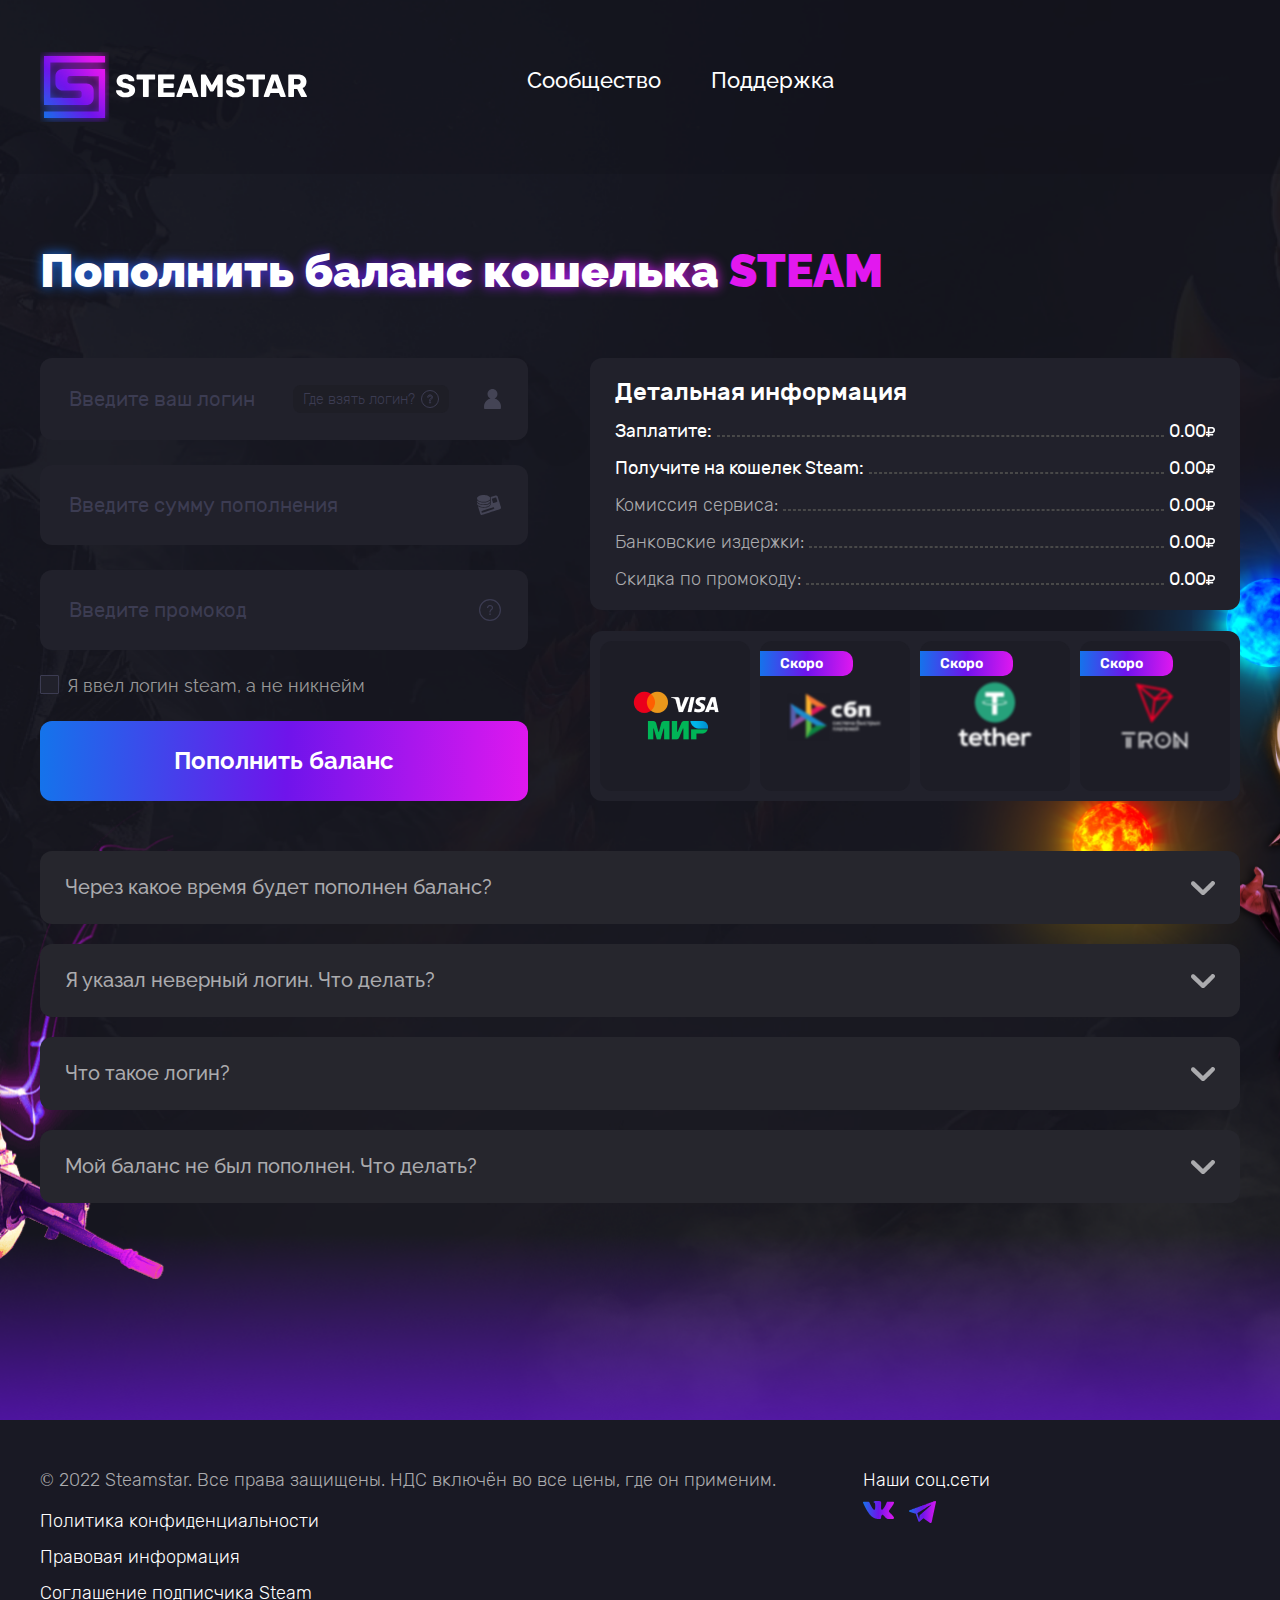
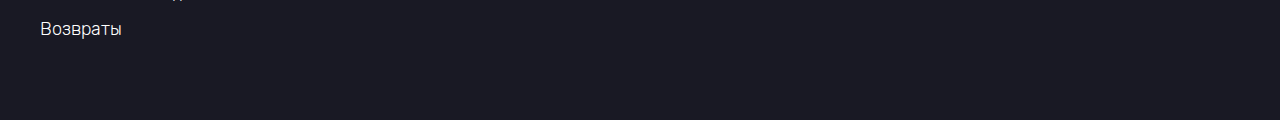
==== commit b1a90122: "Add files via upload" ====
--- a/index.html
+++ b/index.html
@@ -22,7 +22,6 @@
           <img src="./img/logo.svg" alt="" class="header__logo-img">
         </div>
         <nav class='menu'>
-
           <ul class='menu__list'>
             <li class='menu__item'>
               <a href='#' class='menu__link'>Сообщество</a>
@@ -31,34 +30,18 @@
               <a href='#' class='menu__link'>Поддержка</a>
             </li>
           </ul>
-
           <div class="menu__hamburger">
             <img src="./img/cross.svg" alt="">
-
           </div>
           <div class="menu__logo">
             <img src="./img/logo.svg" alt="">
           </div>
         </nav>
-        <!-- <div class="header__container"> -->
- <div class="hamburger">
+         <div class="hamburger">
     <span class="hamburger__link">
     </span>
   </div>
-<!-- </div> -->
-<!-- <div class="menu">
-    <ul class="menu__list">
-      <li class="menu__item">
-        <a href="#about" class="menu__link"> Главная</a>
-      </li>
-      <li class="menu__item">
-        <a href="#" class="menu__link"> Доставка и оплата</a>
-      </li>
-      <li class="menu__item">
-        <a href="#" class="menu__link"> Контакты</a>
-      </li>
-    </ul>
-  </div>  -->
+
 
       </div>
     </header>
@@ -71,7 +54,6 @@
         <form action="" class="staem__form form">
           <div class="form__left">
             <div class="form__inputs">
-
               <a href="#" class="input-block__mlogin-block mlogin-block">
                 <p class="mlogin-block__text">Где взять логин?</p>
                 <div class="mlogin-block__img">
@@ -82,7 +64,6 @@
                   </svg>
                 </div>
               </a>
-
               <div class="form__input-group">
                 <div class="form__input-block input-block">
                   <input type="text" name="" id="" placeholder="Введите ваш логин"
@@ -100,7 +81,6 @@
                   <div class="input-block__img">
                     <img src="./img/user.svg" alt="" class="input-block__pic">
                   </div>
-
                 </div>
               </div>
               <div class="form__input-group">
@@ -132,7 +112,7 @@
           </div>
           <div class="payment__item-wrap">
             <div class="payment__img">
-              <img src="./img/visa.svg" class="payment__pic"></div>
+              <img src="./img/visa.png" class="payment__pic"></div>
           </div>
           <div class="payment__checked">
             <img src="./img/checked.svg" class="payment__checked-pic"></div>
@@ -141,34 +121,36 @@
 
     </div>
     <div class="swiper-slide slide">
+      <div class="payment__soon">
+        Скоро
+      </div>
       <label for="payment__mradio2" class="payment payment__blocked">
-        <div class="payment__soon">
-          Скоро
-        </div>
+        
         <input type="radio" class="payment__radio hidden" id="payment__mradio2" name="mpayment">
         <div class="payment__item payment__item">
           <div class="gradient">  
           </div>
           <div class="payment__item-wrap">
             <div class="payment__img">
-              <img src="./img/sbp.svg" class="payment__pic_blocked"></div>
+              <img src="./img/sbp.png" class="payment__pic_blocked"></div>
           </div>
           <div class="payment__checked">
             <img src="./img/checked.svg" class="payment__checked-pic"></div>
         </div>
       </label></div>
     <div class="swiper-slide slide">
+      <div class="payment__soon">
+        Скоро
+      </div>
       <label for="payment__mradio3" class="payment payment__blocked">
-        <div class="payment__soon">
-          Скоро
-        </div>
+        
         <input type="radio" class="payment__radio hidden" id="payment__mradio3" name="mpayment">
         <div class="payment__item">
           <div class="gradient">  
           </div>
           <div class="payment__item-wrap">
             <div class="payment__img">
-              <img src="./img/tether.svg" class="payment__pic payment__pic_blocked"></div>
+              <img src="./img/tether.png" class="payment__pic payment__pic_blocked"></div>
           </div>
           <div class="payment__checked">
             <img src="./img/checked.svg" class="payment__checked-pic"></div>
@@ -176,17 +158,18 @@
       </label>
     </div>
     <div class="swiper-slide slide">
+      <div class="payment__soon">
+        Скоро
+      </div>
       <label for="payment__mradio4" class="payment payment__blocked">
-        <div class="payment__soon">
-          Скоро
-        </div>
+        
         <input type="radio" class="payment__radio hidden" id="payment__mradio4" name="mpayment">
         <div class="payment__item">
           <div class="gradient">  
           </div>
           <div class="payment__item-wrap">
             <div class="payment__img">
-              <img src="./img/tron.svg" class="payment__pic payment__pic_blocked"></div>
+              <img src="./img/tron.png" class="payment__pic payment__pic_blocked"></div>
           </div>
           <div class="payment__checked">
             <img src="./img/checked.svg" class="payment__checked-pic"></div>
@@ -199,11 +182,6 @@
 </div>
 
             </div>
-
-
-
-
-
             <div class="form__checkbox">
               <label for="checkbox" class="form__checkbox-label">
                 <input type="checkbox" name="checkbox" id="checkbox" class="form__checkbox-input">
@@ -241,58 +219,44 @@
                       class="price-list__value">0.00</span><span class="price-list__r"><img src="./img/r.svg" alt="">
                     </span></li>
                 </ul>
-
                 <ul class="info-group__list mprice-list">
-
-
                   <li class="mprice-list__text">
                     <div class="mprice-list__name">Заплатите:</div>
-
                     <div class="mprice-list__group"><span class="price-list__value">0.00</span> <span
                         class="price-list__r"><img src="./img/r.svg" alt=""> </span></div>
-
                   </li>
                   <li class="mprice-list__text">
                     <div class="mprice-list__name">Получите на кошелек Steam:</div>
-
                     <div class="mprice-list__group"><span class="price-list__value">0.00</span> <span
                         class="price-list__r"><img src="./img/r.svg" alt=""> </span></div>
-
                   </li>
                   <li class="mprice-list__text">
                     <div class="mprice-list__name mprice-list__name_light">Комиссия сервиса:</div>
-
                     <div class="mprice-list__group"><span class="price-list__value">0.00</span> <span
                         class="price-list__r"><img src="./img/r.svg" alt=""> </span></div>
                   </li>
                   <li class="mprice-list__text">
                     <div class="mprice-list__name mprice-list__name_light">Банковские издержки:</div>
-
                     <div class="mprice-list__group"><span class="price-list__value">0.00</span> <span
                         class="price-list__r"><img src="./img/r.svg" alt=""> </span></div>
                   </li>
                   <li class="mprice-list__text">
                     <div class="mprice-list__name mprice-list__name_light">Скидка по промокоду:</div>
-
                     <div class="mprice-list__group"><span class="price-list__value">0.00</span> <span
                         class="price-list__r"><img src="./img/r.svg" alt=""> </span></div>
                   </li>
-                 
                 </ul>
               </div>
             </div>
             <div class="form__payments">
               <label for="payment__radio1" class="payment">
                 <input type="radio" id="payment__radio1" class="payment__radio hidden" name="payment">
-
                 <div class="payment__item">
-
-<div class="gradient">  
-</div>
-
+                  <div class="gradient">
+                  </div>
                   <div class="payment__item-wrap">
                     <div class="payment__img">
-                      <img src="./img/visa.svg" class="payment__pic"></div>
+                      <img src="./img/visa.png" class="payment__pic"></div>
                   </div>
                   <div class="payment__checked">
                     <img src="./img/checked.svg" class="payment__checked-pic"></div>
@@ -304,11 +268,11 @@
                 </div>
                 <input type="radio" class="payment__radio hidden" id="payment__radio2" name="payment">
                 <div class="payment__item payment__item">
-                  <div class="gradient">  
+                  <div class="gradient">
                   </div>
                   <div class="payment__item-wrap">
                     <div class="payment__img">
-                      <img src="./img/sbp.svg" class="payment__pic_blocked"></div>
+                      <img src="./img/sbp.png" class="payment__pic_blocked"></div>
                   </div>
                   <div class="payment__checked">
                     <img src="./img/checked.svg" class="payment__checked-pic"></div>
@@ -320,11 +284,11 @@
                 </div>
                 <input type="radio" class="payment__radio hidden" id="payment__radio3" name="payment">
                 <div class="payment__item">
-                  <div class="gradient">  
+                  <div class="gradient">
                   </div>
                   <div class="payment__item-wrap">
                     <div class="payment__img">
-                      <img src="./img/tether.svg" class="payment__pic payment__pic_blocked"></div>
+                      <img src="./img/tether.png" class="payment__pic payment__pic_blocked"></div>
                   </div>
                   <div class="payment__checked">
                     <img src="./img/checked.svg" class="payment__checked-pic"></div>
@@ -336,23 +300,19 @@
                 </div>
                 <input type="radio" class="payment__radio hidden" id="payment__radio4" name="payment">
                 <div class="payment__item">
-                  <div class="gradient">  
+                  <div class="gradient">
                   </div>
                   <div class="payment__item-wrap">
                     <div class="payment__img">
-                      <img src="./img/tron.svg" class="payment__pic payment__pic_blocked"></div>
+                      <img src="./img/tron.png" class="payment__pic payment__pic_blocked"></div>
                   </div>
                   <div class="payment__checked">
                     <img src="./img/checked.svg" class="payment__checked-pic"></div>
                 </div>
               </label>
-
-            </div>
-
-
+            </div>
           </div>
         </form>
-
         <div class="steam__faq">
           <ul class=" steam__spoiler spoiler">
     <li class="spoiler__item">
@@ -389,12 +349,9 @@
         Моментально после оплаты, ваш баланс будет пополнен, но не исключаем случаи, когда баланс может прийти с задержками, просьба не волноваться и дождаться, в крайнем случае обратится в "Техническую поддержку".      </div>
     </li>
   </ul>
-
-        </div>
-      </div>
-
-    </div>
-
+        </div>
+      </div>
+    </div>
   </main>
   <footer class="footer">
     <div class="wrapper footer__wrap">
@@ -407,9 +364,7 @@
           <a href="#" class="footer__link">Возвраты</a></div>
       </div>
       <div class="footer__right">
-        <p class="footer__soc-title">Наши соц.сети
-
-        </p>
+        <p class="footer__soc-title">Наши соц.сети</p>
         <ul class="socials">
           <li class="socials__item">
             <a href="#" class="socials__link">
@@ -426,8 +381,6 @@
       </div>
     </div>
   </footer>
-
-
   <div class="modal-login">
   <div class="modal-login__container">
     <div class="modal-gradient">      
@@ -450,13 +403,7 @@
 
 
 
-  <!-- <div class="overlay"></div>
-<div class="modal">
-  <div class="modal__container">
-    
-    <div class="modal__content">fjgjgkjgjgk</div>
-  </div>
-</div> -->
+  
 <div class="overlay"></div>
 <div class="modal-payment">
   <div class="modal-payment__container">
@@ -487,5 +434,4 @@
   <!------------------------------------------------------------------------->
   <script src="js/script.min.js"></script>
 </body>
-
 </html>
--- a/css/style.min.css
+++ b/css/style.min.css
@@ -1 +1 @@
-@charset "UTF-8";@font-face{font-family:raleway;src:url(../fonts/Raleway-Medium.woff2) format("woff2"),url(../fonts/Raleway-Medium.woff) format("woff");font-weight:500;font-style:normal}@font-face{font-family:raleway;src:url(../fonts/Raleway-Black.woff2) format("woff2"),url(../fonts/Raleway-Black.woff) format("woff");font-weight:900;font-style:normal}@font-face{font-family:raleway;src:url(../fonts/Raleway-Regular.woff2) format("woff2"),url(../fonts/Raleway-Regular.woff) format("woff");font-weight:400;font-style:normal}@font-face{font-family:raleway;src:url(../fonts/Raleway-Bold.woff2) format("woff2"),url(../fonts/Raleway-Bold.woff) format("woff");font-weight:700;font-style:normal}@font-face{font-family:rubik;src:url(../fonts/Rubik.woff2) format("woff2"),url(../fonts/Rubik.woff) format("woff");font-weight:400;font-style:normal}@font-face{font-family:rubik;src:url(../fonts/Rubiklight.woff2) format("woff2"),url(../fonts/Rubik.woff) format("woff");font-weight:300;font-style:normal}@font-face{font-family:rubik;src:url(../fonts/Rubikmedium.woff2) format("woff2"),url(../fonts/Rubikmedium.woff) format("woff");font-weight:500;font-style:normal}@font-face{font-family:rubik;src:url(../fonts/Rubik-SemiBold.woff) format("woff");font-weight:600;font-style:normal}.btn-wrap{position:relative}.btn{background:-o-linear-gradient(357.76deg,#1474eb 0,#6f14eb 50.6%,#e218ef 101.2%);background:linear-gradient(92.24deg,#1474eb 0,#6f14eb 50.6%,#e218ef 101.2%);border-radius:12px;border:none;outline:0;font-family:Raleway,sans-serif;font-weight:700;font-size:24px;line-height:28px;padding-top:26px;padding-bottom:26px;text-align:center;width:100%;color:#fff;position:relative;z-index:10;overflow:hidden}.btn::after{content:"";position:absolute;left:-1px;top:1px;width:1px;background-color:#000;border-radius:12px;z-index:-2;-webkit-transition:width .5s ease;-o-transition:width .5s ease;transition:width .5s ease;height:calc(100% - 2px)}.btn:hover{font-size:0;background:0 0;background-image:-o-linear-gradient(357.76deg,#1474eb 0,#6f14eb 50.6%,#e218ef 101.2%);background-image:linear-gradient(92.24deg,#1474eb 0,#6f14eb 50.6%,#e218ef 101.2%)}.btn:hover .btn-text::before{opacity:1}.btn:hover::after{width:calc(100% - 2px);left:1px}.btn:hover:before{content:"";position:absolute;top:0;left:0;width:100%;height:100%;background:-o-linear-gradient(357.76deg,#1474eb 0,#6f14eb 50.6%,#e218ef 101.2%);background:linear-gradient(92.24deg,#1474eb 0,#6f14eb 50.6%,#e218ef 101.2%);border-radius:12px;z-index:-2}.btn-text::before{content:"Пополнить баланс";position:absolute;font-family:Raleway,sans-serif;font-weight:700;font-size:24px;line-height:28px;text-align:center;top:50%;left:50%;-webkit-transform:translate(-50%,-50%);-ms-transform:translate(-50%,-50%);transform:translate(-50%,-50%);z-index:10;opacity:0;background-image:-o-linear-gradient(357.76deg,#1474eb 0,#6f14eb 50.6%,#e218ef 101.2%);background-image:linear-gradient(92.24deg,#1474eb 0,#6f14eb 50.6%,#e218ef 101.2%);-webkit-background-clip:text;-webkit-text-fill-color:transparent}.btn-text_modal-login::before{font-size:24px;line-height:28px;content:"Понятно"}.btn-text_modal-payment::before{font-size:24px;line-height:28px;content:"Понятно"}*{-webkit-box-sizing:border-box;box-sizing:border-box}html{height:100%}body{margin:0;padding:0;-webkit-font-smoothing:antialiased;font-family:rubik;font-weight:500;font-size:1.125rem;height:100%;background-color:#191924;color:#ababae;font-family:rubik,sans-serif}body .lock{overflow:hidden}.hidden{display:none}article,aside,details,figcaption,figure,footer,header,hgroup,main,menu,nav,section,summary{display:block}svg:not(:root){overflow:hidden}a:active,a:hover{outline:0}button,input,optgroup,select,textarea{color:inherit;font:inherit;margin:0}button,html input[type=button],input[type=reset],input[type=submit]{-webkit-appearance:button;cursor:pointer}button::-moz-focus-inner,input::-moz-focus-inner{border:0;padding:0}h1,h2,h3,h4,h5,h6{margin:0;padding:0}p{margin:0;padding:0}li,ul{margin:0;padding:0}li{list-style:none}img{max-width:100%;border:0;display:block}.wrapper{max-width:1230px;margin:0 auto;padding:0 15px}.main{background:url(../img/bg.png) no-repeat center bottom/cover;z-index:-2;min-height:1420px}.header{height:174px;display:-webkit-box;display:-ms-flexbox;display:flex;-webkit-box-align:center;-ms-flex-align:center;align-items:center;background:rgba(16,16,23,.25)}.header__wrap{display:-webkit-box;display:-ms-flexbox;display:flex;width:100%}.header__logo{width:22.25%;margin-right:220px}.menu{display:-webkit-box;display:-ms-flexbox;display:flex;-webkit-box-align:center;-ms-flex-align:center;align-items:center}.menu__list{display:-webkit-box;display:-ms-flexbox;display:flex}.menu__item:not(:last-child){margin-right:50px}.menu__link{font-family:raleway,sans-serif;font-weight:500;font-size:22px;line-height:26px;color:#fff;text-decoration:none}.h1-block{position:relative;font-weight:900;font-size:46px;line-height:54px;margin-top:70px;margin-bottom:60px}.h1-block::before{font-family:Raleway;font-size:46px;line-height:54px;content:"Пополнить баланс кошелька";top:0;left:0;position:absolute;background:-o-linear-gradient(357.76deg,#1474eb 0,#6f14eb 50.6%,#e218ef 101.2%);background:linear-gradient(92.24deg,#1474eb 0,#6f14eb 50.6%,#e218ef 101.2%);-webkit-background-clip:text;-webkit-text-fill-color:transparent;-webkit-filter:blur(6px);filter:blur(6px)}.h1-hidden{opacity:0;color:red;font-family:Raleway;font-style:normal;font-weight:900;font-size:46px;line-height:54px;line-height:54px;color:#fff}.h1-hidden_span{text-transform:uppercase}.h1{position:absolute;top:0;left:0;font-family:Raleway;font-style:normal;font-weight:900;font-size:46px;line-height:54px;line-height:54px;color:#fff}.h1_span{color:#e218ef;text-transform:uppercase}.h3{font-family:Raleway,sans-serif;font-weight:700;text-align:center;color:#fff;font-size:34px;line-height:40px}.form{display:-webkit-box;display:-ms-flexbox;display:flex;-webkit-box-pack:justify;-ms-flex-pack:justify;justify-content:space-between}.form__left{width:40.67%}.form__checkbox{margin-bottom:25px;position:relative}.form__checkbox-label{cursor:pointer}.form__checkbox-text{font-family:Raleway,sans-serif;font-weight:400;font-size:18px;line-height:21px;font-size:16px;font-size:18px;line-height:21px;color:#9a9a9a;padding-left:27px;position:relative}.form__checkbox-text:before{content:"";position:absolute;top:0;left:0;width:17px;height:17px;background:#21212b;border:1px solid #3c3c52;border-radius:1px}.form__checkbox-input{display:none}.form__checkbox-input:checked~.form__checkbox-text{color:#fff;-webkit-transition:color 1s;-o-transition:color 1s;transition:color 1s}.form__checkbox-input:checked~.form__checked{opacity:1}.form__checked{position:absolute;top:2px;left:3px;width:13px;opacity:0}.form__right{width:54.2%;display:-webkit-box;display:-ms-flexbox;display:flex;-webkit-box-orient:vertical;-webkit-box-direction:normal;-ms-flex-direction:column;flex-direction:column;-webkit-box-pack:justify;-ms-flex-pack:justify;justify-content:space-between}.form__payments{display:-webkit-box;display:-ms-flexbox;display:flex;width:100%;-webkit-box-pack:justify;-ms-flex-pack:justify;justify-content:space-between;border-radius:12px;background:#21212b;padding:10px}.form__payments-mobile{margin-right:-15px;margin-left:-15px;background:#21212b;border-radius:12px 0 0 12px;padding:10px;margin-bottom:15px}.input-block{background:#21212b;border-radius:12px;display:-webkit-box;display:-ms-flexbox;display:flex;padding:27px;padding-left:27px;-webkit-box-pack:justify;-ms-flex-pack:justify;justify-content:space-between;margin-bottom:25px}.input-block__img{display:-webkit-box;display:-ms-flexbox;display:flex;-webkit-box-align:center;-ms-flex-align:center;align-items:center}.input-block__pic_q{width:22px}.input{font-family:Rubik,sans-serif;font-weight:400;font-size:20px;font-size:20px;color:#3c3c52;background-color:transparent;outline:0;border:none;width:80%}.input_width{width:190px}.input::-webkit-input-placeholder{color:#3c3c52}.input::-moz-placeholder{color:#3c3c52}.input:-ms-input-placeholder{color:#3c3c52}.input::-ms-input-placeholder{color:#3c3c52}.input::placeholder{color:#3c3c52}.login-block{display:-webkit-box;display:-ms-flexbox;display:flex;-webkit-box-align:center;-ms-flex-align:center;align-items:center;background:#1e1e26;border-radius:8px;padding:5px 10px;font-family:Rubik,sans-serif;font-weight:300;font-size:14px;line-height:17px;color:#3c3c52;text-decoration:none}.login-block:hover{-webkit-transition:all 1s;-o-transition:all 1s;transition:all 1s;color:#fff}.login-block:hover .icon-color{-webkit-transition:all 1s;-o-transition:all 1s;transition:all 1s;stroke:#fff}.login-block__text{margin-right:6px}.login-block__img{display:-webkit-box;display:-ms-flexbox;display:flex;-webkit-box-align:center;-ms-flex-align:center;align-items:center}.mlogin-block{-webkit-box-align:center;-ms-flex-align:center;align-items:center;-webkit-box-pack:start;-ms-flex-pack:start;justify-content:flex-start;background:#1e1e26;border-radius:8px;padding:5px 10px;font-family:Rubik,sans-serif;font-weight:300;font-size:14px;line-height:17px;color:#3c3c52;text-decoration:none;display:none;margin-bottom:5px}.mlogin-block:hover{-webkit-transition:all 1s;-o-transition:all 1s;transition:all 1s;color:#fff}.mlogin-block:hover .icon-color{-webkit-transition:all 1s;-o-transition:all 1s;transition:all 1s;stroke:#fff}.mlogin-block__text{margin-right:6px}.mlogin-block__img{display:-webkit-box;display:-ms-flexbox;display:flex;-webkit-box-align:center;-ms-flex-align:center;align-items:center}.info-group{background:#21212b;border-radius:12px;padding:20px 25px;padding-left:25px;padding-right:25px}.info-group__line{width:100%;display:-webkit-box;display:-ms-flexbox;display:flex;-webkit-box-align:end;-ms-flex-align:end;align-items:flex-end;-webkit-box-pack:justify;-ms-flex-pack:justify;justify-content:space-between;line-height:1}.info-group__price-group{display:-webkit-box;display:-ms-flexbox;display:flex;-webkit-box-align:end;-ms-flex-align:end;align-items:flex-end;position:relative}.info-group__price-group::before{content:"";position:absolute;bottom:0;right:100%;width:50px;width:100%;border-bottom:1px dashed #484848}.h2{font-family:Rubik;font-weight:500;color:#fff;margin-bottom:15px;font-size:24px;line-height:28px}.icon-color{stroke:#3c3c52}.price-list__text{font-family:Rubik;font-weight:400;font-size:18px;line-height:21px;color:#fff;-webkit-box-align:baseline;-ms-flex-align:baseline;align-items:baseline;display:-webkit-box;display:-ms-flexbox;display:flex}.price-list__text:not(:last-child){margin-bottom:16px}.price-list li::before{content:"";border:1px dashed #484848;-webkit-box-flex:1;-ms-flex-positive:1;flex-grow:1;-webkit-box-ordinal-group:3;-ms-flex-order:2;order:2;margin:0 5px}.price-list__text_light{font-family:Rubik;font-weight:300;font-size:18px;line-height:21px;color:#ababae}.price-list__value{-webkit-box-ordinal-group:4;-ms-flex-order:3;order:3;font-weight:400;font-size:18px;line-height:21px;color:#fff;-webkit-box-align:baseline;-ms-flex-align:baseline;align-items:baseline}.price-list__r{-webkit-box-ordinal-group:5;-ms-flex-order:4;order:4}.mprice-list{display:none}.payment{cursor:pointer;position:relative;z-index:50}.payment__blocked{pointer-events:none}.payment__radio{position:relative}.payment__radio:checked~.payment__item .payment__checked{opacity:1;-webkit-transition:all .5s;-o-transition:all .5s;transition:all .5s}.payment__radio:checked~.payment__item .payment__pic{-webkit-transform:scale(1.1);-ms-transform:scale(1.1);transform:scale(1.1);-webkit-transition:all .5s;-o-transition:all .5s;transition:all .5s}.payment__radio:checked~.payment__item .gradient{opacity:1;-webkit-transition:1s;-o-transition:1s;transition:1s}.payment__item{position:relative;display:-webkit-box;display:-ms-flexbox;display:flex;-webkit-box-align:center;-ms-flex-align:center;align-items:center;-webkit-box-pack:center;-ms-flex-pack:center;justify-content:center;width:150px;height:150px;border-radius:12px;background-color:#1d1d26}.payment__soon{position:absolute;left:0;top:10px;z-index:10;padding:4px 30px 4px 20px;background:-o-linear-gradient(357.76deg,#1474eb 0,#6f14eb 50.6%,#e218ef 101.2%);background:linear-gradient(92.24deg,#1474eb 0,#6f14eb 50.6%,#e218ef 101.2%);border-radius:0 10px 10px 0;font-family:Rubik;font-weight:600;font-size:14px;line-height:17px;color:#fff}.payment__pic_blocked{-webkit-filter:blur(1px);filter:blur(1px)}.payment__checked{opacity:0;position:absolute;top:8px;left:8px;width:14px;height:14px;display:-webkit-box;display:-ms-flexbox;display:flex;-webkit-box-align:center;-ms-flex-align:center;align-items:center;-webkit-box-pack:center;-ms-flex-pack:center;justify-content:center;border-radius:50%;background:-o-linear-gradient(357.76deg,#1474eb 0,#6f14eb 50.6%,#e218ef 101.2%);background:linear-gradient(92.24deg,#1474eb 0,#6f14eb 50.6%,#e218ef 101.2%)}.payment__checked__pic{width:8px}.footer{padding-top:50px;padding-top:50px;padding-bottom:65px}.footer__wrap{display:-webkit-box;display:-ms-flexbox;display:flex}.footer__links{display:-webkit-box;display:-ms-flexbox;display:flex;-webkit-box-orient:vertical;-webkit-box-direction:normal;-ms-flex-direction:column;flex-direction:column;-webkit-box-align:start;-ms-flex-align:start;align-items:flex-start}.footer__link{display:block;font-family:Rubik;font-weight:300;color:#fff;margin-bottom:15px;text-decoration:none;font-size:18px;line-height:21px}.footer__link:hover{background-image:-o-linear-gradient(357.76deg,#1474eb 0,#6f14eb 50.6%,#e218ef 101.2%);background-image:linear-gradient(92.24deg,#1474eb 0,#6f14eb 50.6%,#e218ef 101.2%);-webkit-background-clip:text;-webkit-text-fill-color:transparent}.footer__copy{font-family:Rubik;font-style:normal;font-weight:300;margin-bottom:20px;color:#ababae;font-size:18px;line-height:21px}.footer__left{margin-right:87px}.footer__soc-title{font-family:Rubik;font-weight:300;font-size:18px;line-height:21px;color:#fff;font-size:18px;line-height:21px}.socials{display:-webkit-box;display:-ms-flexbox;display:flex;margin-top:10px}.socials__item{margin-right:15px}.socials__pic{width:31px}.gradient{position:absolute;top:50%;left:50%;-webkit-transform:translate(-50%,-50%);-ms-transform:translate(-50%,-50%);transform:translate(-50%,-50%);width:calc(100% + 4px);height:calc(100% + 4px);background:-o-linear-gradient(357.76deg,#1474eb 0,#6f14eb 50.6%,#e218ef 101.2%);background:linear-gradient(92.24deg,#1474eb 0,#6f14eb 50.6%,#e218ef 101.2%);border-radius:12px;z-index:-1;opacity:0}.hamburger{margin:10px;opacity:1;-webkit-transition:opacity 1.2s;-o-transition:opacity 1.2s;transition:opacity 1.2s}.hamburger.active{opacity:0}.header__container{display:none}.menu__hamburger{position:absolute;top:38px;right:30px;display:none}.menu__logo{position:absolute;top:34px;left:20px;width:40%;display:none}.menu__item{margin-bottom:15px}.menu__link.active{color:#f5b338}.ham-menu.is-active{top:0}body.locked{overflow:hidden;height:100%}.error{background:url(../img/error_bg.png) no-repeat center bottom/cover;height:100%;width:100%;display:-webkit-box;display:-ms-flexbox;display:flex;-webkit-box-align:center;-ms-flex-align:center;align-items:center;-webkit-box-pack:center;-ms-flex-pack:center;justify-content:center;position:relative}.error__bg1{position:absolute;left:0;bottom:0;max-width:30%}.error__bg2{position:absolute;right:0;bottom:0;max-width:30%}.error__poligon{width:70%}.error__block{padding:10%;background:url(../img/polygon.svg) no-repeat center bottom/contain}.buttons{display:-webkit-box;display:-ms-flexbox;display:flex}.form__payments-mobile{display:none}.slider{width:98%;margin-left:15px;padding:2px}.swiper-wrapper{padding-bottom:20px}.slide .payment__soon{opacity:.6;padding:2px 15px 2px 15px}.swiper-scrollbar-horizontal{background-color:#32323e;bottom:0;width:95%}.swiper-scrollbar-drag{height:8px;top:-2px;opacity:1;background-color:#1d1d26;border-radius:2px}.modal-login{width:100%;height:100%;position:fixed;left:0;top:0;display:-webkit-box;display:-ms-flexbox;display:flex;-webkit-box-pack:center;-ms-flex-pack:center;justify-content:center;-webkit-box-align:center;-ms-flex-align:center;align-items:center;background-color:rgba(0,0,0,.6);visibility:hidden;z-index:100;opacity:0;-webkit-transition:1s ease;-o-transition:1s ease;transition:1s ease}.modal-login__btn{display:block;text-decoration:none}.modal-login__container{background:-webkit-gradient(linear,left top,left bottom,from(rgba(0,0,0,0)),to(rgba(111,20,235,.25))),#21212b;background:-o-linear-gradient(top,rgba(0,0,0,0) 0,rgba(111,20,235,.25) 100%),#21212b;background:linear-gradient(180deg,rgba(0,0,0,0) 0,rgba(111,20,235,.25) 100%),#21212b;border-radius:12px;position:relative;padding:60px;width:590px;max-height:99%;display:-webkit-box;display:-ms-flexbox;display:flex;-webkit-box-orient:vertical;-webkit-box-direction:normal;-ms-flex-direction:column;flex-direction:column;-webkit-box-align:center;-ms-flex-align:center;align-items:center;-webkit-box-pack:center;-ms-flex-pack:center;justify-content:center;-webkit-box-shadow:3px 3px 5px rgba(0,0,0,.2);box-shadow:3px 3px 5px rgba(0,0,0,.2)}.modal-login__content{overflow:auto;display:-webkit-box;display:-ms-flexbox;display:flex;-webkit-box-orient:vertical;-webkit-box-direction:normal;-ms-flex-direction:column;flex-direction:column;-webkit-box-pack:center;-ms-flex-pack:center;justify-content:center;-webkit-box-align:center;-ms-flex-align:center;align-items:center;text-align:center}.modal-login__img{display:-webkit-box;display:-ms-flexbox;display:flex;-webkit-box-pack:center;-ms-flex-pack:center;justify-content:center;-webkit-box-align:center;-ms-flex-align:center;align-items:center;margin-top:20px;margin-bottom:25px;width:377px}.modal-login__text{font-family:Raleway;font-weight:500;color:#fff;margin-bottom:25px;font-size:20px;line-height:23px}.modal-login__link{font-family:Raleway;font-weight:500;font-size:26px;line-height:31px;text-align:center;text-transform:uppercase;background:-o-linear-gradient(357.76deg,#1474eb 0,#6f14eb 50.6%,#e218ef 101.2%);background:linear-gradient(92.24deg,#1474eb 0,#6f14eb 50.6%,#e218ef 101.2%);-webkit-background-clip:text;-webkit-text-fill-color:transparent;background-clip:text;margin-bottom:25px;font-size:26px;line-height:31px}.modal-login.active{opacity:1;visibility:visible}.modal-gradient{position:absolute;top:50%;left:50%;-webkit-transform:translate(-50%,-50%);-ms-transform:translate(-50%,-50%);transform:translate(-50%,-50%);width:calc(100% + 4px);height:calc(100% + 4px);background:-o-linear-gradient(357.76deg,#1474eb 0,#6f14eb 50.6%,#e218ef 101.2%);background:linear-gradient(92.24deg,#1474eb 0,#6f14eb 50.6%,#e218ef 101.2%);border-radius:12px;z-index:-1}.overlay{position:fixed;width:100%;height:100%;background-color:#000;top:0;left:0;visibility:hidden;z-index:100;opacity:0;-webkit-transition:1s ease;-o-transition:1s ease;transition:1s ease}.modal-payment{position:absolute;top:10%;left:50%;-webkit-transform:translateX(-50%);-ms-transform:translateX(-50%);transform:translateX(-50%);background-color:transparent;z-index:100;width:auto;height:auto;opacity:0;visibility:hidden;-webkit-transition:1s ease;-o-transition:1s ease;transition:1s ease}.modal-payment.active{opacity:1;visibility:visible}.overlay.active{opacity:.8;visibility:visible}.modal-payment__btn{display:block;text-decoration:none}.modal-payment__container{background:url(../img/modal_bg.png) no-repeat center bottom/cover;border-radius:12px;position:relative;padding-top:30px;padding-bottom:284px;padding-left:60px;padding-right:60px;width:590px;max-height:90%;display:-webkit-box;display:-ms-flexbox;display:flex;-webkit-box-orient:vertical;-webkit-box-direction:normal;-ms-flex-direction:column;flex-direction:column;-webkit-box-align:center;-ms-flex-align:center;align-items:center;-webkit-box-pack:center;-ms-flex-pack:center;justify-content:center;-webkit-box-shadow:3px 3px 5px rgba(0,0,0,.2);box-shadow:3px 3px 5px rgba(0,0,0,.2)}.modal-payment__content{overflow:auto;display:-webkit-box;display:-ms-flexbox;display:flex;-webkit-box-orient:vertical;-webkit-box-direction:normal;-ms-flex-direction:column;flex-direction:column;-webkit-box-pack:center;-ms-flex-pack:center;justify-content:center;text-align:center}.modal-payment__text{font-family:Raleway;font-weight:500;font-size:20px;line-height:23px;color:#fff;margin-top:20px;margin-bottom:20px;font-size:20px;line-height:23px}.modal-payment__price{font-family:Rubik,sans-serif;color:#fff;font-weight:600;font-size:50px;line-height:59px}.modal-payment__pic{width:33px;margin-left:8px}.modal-payment__price-group{display:-webkit-box;display:-ms-flexbox;display:flex;text-align:center;-webkit-box-align:center;-ms-flex-align:center;align-items:center;-webkit-box-pack:center;-ms-flex-pack:center;justify-content:center}.modal-payment__img{display:-webkit-box;display:-ms-flexbox;display:flex;-webkit-box-align:center;-ms-flex-align:center;align-items:center}.modal-payment__link{font-family:Raleway;font-weight:600;text-align:center;text-transform:uppercase;background:-o-linear-gradient(357.76deg,#1474eb 0,#6f14eb 50.6%,#e218ef 101.2%);background:linear-gradient(92.24deg,#1474eb 0,#6f14eb 50.6%,#e218ef 101.2%);-webkit-background-clip:text;-webkit-text-fill-color:transparent;background-clip:text;margin-bottom:25px;-webkit-text-decoration-line:underline;text-decoration-line:underline;font-size:20px;line-height:23px}.modal-payment__text-main{font-family:Raleway;font-weight:300;font-size:18px;line-height:21px;color:#ababae}.modal-payment__text-main_service{margin-top:25px;margin-bottom:5px}.modal-payment__support{background:-o-linear-gradient(357.76deg,#1474eb 0,#6f14eb 50.6%,#e218ef 101.2%);background:linear-gradient(92.24deg,#1474eb 0,#6f14eb 50.6%,#e218ef 101.2%);-webkit-background-clip:text;-webkit-text-fill-color:transparent}.spoiler{padding-top:50px;font-family:Raleway;font-weight:500;font-size:20px;line-height:23px;color:#ababae}.spoiler__item{margin-bottom:20px}.spoiler__arrow{-webkit-transition:all .5s;-o-transition:all .5s;transition:all .5s}.spoiler__title{display:-webkit-box;display:-ms-flexbox;display:flex;-webkit-box-pack:justify;-ms-flex-pack:justify;justify-content:space-between;-webkit-box-align:center;-ms-flex-align:center;align-items:center;padding:25px;background:#26262d;border-radius:12px;cursor:pointer;padding:25px}.spoiler__title-text{font-size:20px;line-height:23px}.spoiler__content{background:#26262d;max-height:0;overflow:hidden;-webkit-transition:max-height .5s;-o-transition:max-height .5s;transition:max-height .5s;-webkit-box-sizing:content-box;box-sizing:content-box;font-family:Rubik;font-style:normal;font-weight:300;color:#737373;-webkit-transition:max-height .2s;-o-transition:max-height .2s;transition:max-height .2s;border-radius:0 0 12px 12px;font-size:18px;line-height:21px}.spoiler__item.active .spoiler__content{-webkit-transition:max-height .8s;-o-transition:max-height .8s;transition:max-height .8s;padding:25px}.spoiler__item.active .spoiler__title{border-radius:12px 12px 0 0}.spoiler__item.active .spoiler__arrow{-webkit-transform:rotate3d(1,0,0,180deg);transform:rotate3d(1,0,0,180deg);-webkit-transition:all .5s;-o-transition:all .5s;transition:all .5s}@media (max-width:1200px){.btn{font-size:calc(20px + 4* ((100vw - 320px)/ 880))}.btn{line-height:calc(23px + 5* ((100vw - 320px)/ 880))}.btn{padding-top:calc(13px + 13* ((100vw - 320px)/ 880))}.btn{padding-bottom:calc(13px + 13* ((100vw - 320px)/ 880))}.btn-text::before{font-size:calc(20px + 4* ((100vw - 320px)/ 880))}.btn-text::before{line-height:calc(23px + 5* ((100vw - 320px)/ 880))}.btn-text_modal-login::before{font-size:calc(20px + 4* ((100vw - 320px)/ 880))}.btn-text_modal-login::before{line-height:calc(23px + 5* ((100vw - 320px)/ 880))}.btn-text_modal-payment::before{font-size:calc(20px + 4* ((100vw - 320px)/ 880))}.btn-text_modal-payment::before{line-height:calc(23px + 5* ((100vw - 320px)/ 880))}.header{height:calc(97px + 77* ((100vw - 320px)/ 880))}.header__logo{margin-right:calc(0px + 220* ((100vw - 320px)/ 880))}.h1-block{font-size:calc(28px + 18* ((100vw - 320px)/ 880))}.h1-block{line-height:calc(33px + 21* ((100vw - 320px)/ 880))}.h1-block{margin-top:calc(15px + 55* ((100vw - 320px)/ 880))}.h1-block{margin-bottom:calc(15px + 45* ((100vw - 320px)/ 880))}.h1-block::before{font-size:calc(28px + 18* ((100vw - 320px)/ 880))}.h1-block::before{line-height:calc(33px + 21* ((100vw - 320px)/ 880))}.h1-hidden{font-size:calc(28px + 18* ((100vw - 320px)/ 880))}.h1-hidden{line-height:calc(33px + 21* ((100vw - 320px)/ 880))}.h1{font-size:calc(28px + 18* ((100vw - 320px)/ 880))}.h1{line-height:calc(33px + 21* ((100vw - 320px)/ 880))}.h3{font-size:calc(22px + 12* ((100vw - 320px)/ 880))}.h3{line-height:calc(26px + 14* ((100vw - 320px)/ 880))}.form__checkbox-text{font-size:calc(16px + 2* ((100vw - 320px)/ 880))}.form__checkbox-text{line-height:calc(19px + 2* ((100vw - 320px)/ 880))}.form__right{width:58%}.input-block{padding:calc(15px + 12* ((100vw - 320px)/ 880))}.input-block{padding-left:calc(10px + 17* ((100vw - 320px)/ 880))}.input-block{margin-bottom:calc(10px + 15* ((100vw - 320px)/ 880))}.input{font-size:calc(16px + 4* ((100vw - 320px)/ 880))}.info-group{padding-left:calc(10px + 15* ((100vw - 320px)/ 880))}.info-group{padding-right:calc(10px + 15* ((100vw - 320px)/ 880))}.h2{font-size:calc(18px + 6* ((100vw - 320px)/ 880))}.h2{line-height:calc(21px + 7* ((100vw - 320px)/ 880))}.payment__item{width:130px;height:130px}.footer{padding-top:calc(30px + 20* ((100vw - 320px)/ 880))}.footer{padding-bottom:calc(35px + 30* ((100vw - 320px)/ 880))}.footer__link{font-size:calc(14px + 4* ((100vw - 320px)/ 880))}.footer__link{line-height:calc(17px + 4* ((100vw - 320px)/ 880))}.footer__copy{font-size:calc(16px + 2* ((100vw - 320px)/ 880))}.footer__copy{line-height:calc(19px + 2* ((100vw - 320px)/ 880))}.footer__soc-title{font-size:calc(16px + 2* ((100vw - 320px)/ 880))}.footer__soc-title{line-height:calc(19px + 2* ((100vw - 320px)/ 880))}.modal-login__container{padding:calc(25px + 35* ((100vw - 320px)/ 880))}.modal-login__container{width:calc(290px + 300* ((100vw - 320px)/ 880))}.modal-login__img{margin-top:calc(10px + 10* ((100vw - 320px)/ 880))}.modal-login__img{margin-bottom:calc(10px + 15* ((100vw - 320px)/ 880))}.modal-login__img{width:calc(244px + 133* ((100vw - 320px)/ 880))}.modal-login__text{font-size:calc(14px + 6* ((100vw - 320px)/ 880))}.modal-login__text{line-height:calc(16px + 7* ((100vw - 320px)/ 880))}.modal-login__link{font-size:calc(16px + 10* ((100vw - 320px)/ 880))}.modal-login__link{line-height:calc(22px + 9* ((100vw - 320px)/ 880))}.modal-payment__container{padding-top:calc(25px + 5* ((100vw - 320px)/ 880))}.modal-payment__container{padding-bottom:calc(26px + 258* ((100vw - 320px)/ 880))}.modal-payment__container{padding-left:calc(15px + 45* ((100vw - 320px)/ 880))}.modal-payment__container{padding-right:calc(15px + 45* ((100vw - 320px)/ 880))}.modal-payment__container{width:calc(290px + 300* ((100vw - 320px)/ 880))}.modal-payment__text{margin-top:calc(15px + 5* ((100vw - 320px)/ 880))}.modal-payment__text{margin-bottom:calc(15px + 5* ((100vw - 320px)/ 880))}.modal-payment__text{font-size:calc(16px + 4* ((100vw - 320px)/ 880))}.modal-payment__text{line-height:calc(19px + 4* ((100vw - 320px)/ 880))}.modal-payment__price{font-size:calc(30px + 20* ((100vw - 320px)/ 880))}.modal-payment__price{line-height:calc(36px + 23* ((100vw - 320px)/ 880))}.modal-payment__pic{width:calc(19px + 14* ((100vw - 320px)/ 880))}.modal-payment__link{font-size:calc(18px + 2* ((100vw - 320px)/ 880))}.modal-payment__link{line-height:calc(21px + 2* ((100vw - 320px)/ 880))}.modal-payment__text-main_service{margin-top:calc(5px + 20* ((100vw - 320px)/ 880))}.modal-payment__text-main_service{margin-bottom:calc(0px + 5* ((100vw - 320px)/ 880))}.spoiler{padding-top:calc(20px + 30* ((100vw - 320px)/ 880))}.spoiler__item{margin-bottom:calc(5px + 15* ((100vw - 320px)/ 880))}.spoiler__title{padding:calc(10px + 15* ((100vw - 320px)/ 880))}.spoiler__title-text{font-size:calc(14px + 6* ((100vw - 320px)/ 880))}.spoiler__title-text{line-height:calc(16px + 7* ((100vw - 320px)/ 880))}.spoiler__content{font-size:calc(14px + 4* ((100vw - 320px)/ 880))}.spoiler__content{line-height:calc(17px + 4* ((100vw - 320px)/ 880))}}@media (max-width:1000px){.main{background:url(../img/bg.png) no-repeat left bottom/contain}.login-block{display:none}.mlogin-block{display:-webkit-inline-box;display:-ms-inline-flexbox;display:inline-flex}.payment__item{width:100px;height:100px}.modal-payment__container{background:-webkit-gradient(linear,left top,left bottom,from(rgba(0,0,0,0)),to(rgba(111,20,235,.35))),-webkit-gradient(linear,left bottom,left top,from(#21212b),to(#21212b));background:-o-linear-gradient(top,rgba(0,0,0,0) 0,rgba(111,20,235,.35) 100%),-o-linear-gradient(bottom,#21212b,#21212b);background:linear-gradient(180deg,rgba(0,0,0,0) 0,rgba(111,20,235,.35) 100%),linear-gradient(0deg,#21212b,#21212b)}.modal-payment__container{padding-bottom:25px}}@media (max-width:768px){.wrapper{max-width:100%}.main{background:url(../img/bg_m.png) no-repeat left bottom/cover}.header__wrap{-webkit-box-pack:justify;-ms-flex-pack:justify;justify-content:space-between;-webkit-box-align:center;-ms-flex-align:center;align-items:center}.header__logo{width:40%}.form{-webkit-box-orient:vertical;-webkit-box-direction:normal;-ms-flex-direction:column;flex-direction:column}.form__left{width:100%}.form__right{width:100%}.form__payments{display:none}.login-block{display:-webkit-box;display:-ms-flexbox;display:flex}.mlogin-block{display:none}.info-group{margin-top:15px}.payment__item{width:170px;height:170px}.footer__wrap{-webkit-box-orient:vertical;-webkit-box-direction:normal;-ms-flex-direction:column;flex-direction:column}.footer__left{margin-right:0}.footer__right{margin-top:25px}.hamburger{cursor:pointer;height:15px;width:30px;display:block;position:relative}.hamburger::after,.hamburger::before{content:"";position:absolute;left:0;width:100%;height:3px;background-color:#fff;background:-o-linear-gradient(357.76deg,#1474eb 0,#6f14eb 50.6%,#e218ef 101.2%);background:linear-gradient(92.24deg,#1474eb 0,#6f14eb 50.6%,#e218ef 101.2%);border-radius:4px;-webkit-transition:all .3s ease;-o-transition:all .3s ease;transition:all .3s ease}.hamburger::before{top:0}.hamburger::after{bottom:0}.hamburger span{position:absolute;right:0;width:23px;height:3px;background-color:#fff;top:6px;background:-o-linear-gradient(357.76deg,#1474eb 0,#6f14eb 50.6%,#e218ef 101.2%);background:linear-gradient(92.24deg,#1474eb 0,#6f14eb 50.6%,#e218ef 101.2%);border-radius:4px}.header__container{position:fixed;width:100%;left:0;top:0;z-index:50;min-height:40px;-webkit-transition:background-color 1.5s;-o-transition:background-color 1.5s;transition:background-color 1.5s;background-color:#000;display:-webkit-box;display:-ms-flexbox;display:flex;-webkit-box-align:center;-ms-flex-align:center;align-items:center}.menu{-webkit-box-align:start;-ms-flex-align:start;align-items:flex-start;position:fixed;top:0;right:-100%;width:80%;height:100%;background-color:rgba(0,0,0,.9);background:url(../img/menu.svg) no-repeat center center/cover;-webkit-transition:right 1s;-o-transition:right 1s;transition:right 1s;z-index:100}.menu.is-active{right:0}.menu__hamburger{display:block}.menu__logo{display:block}.menu__list{-webkit-box-orient:vertical;-webkit-box-direction:normal;-ms-flex-direction:column;flex-direction:column;margin-top:120px;margin-left:20px}.menu__link{font-weight:500;font-size:18px;line-height:21px}.form__payments-mobile{display:block}}@media (max-width:480px){.login-block{display:none}.mlogin-block{display:-webkit-inline-box;display:-ms-inline-flexbox;display:inline-flex}.h2{margin-bottom:20px}.price-list{display:none}.mprice-list{display:block}.mprice-list__group{display:-webkit-box;display:-ms-flexbox;display:flex;-webkit-box-align:baseline;-ms-flex-align:baseline;align-items:baseline}.mprice-list__group::before{content:"";border-bottom:1px dashed #484848;-webkit-box-flex:1;-ms-flex-positive:1;flex-grow:1;-webkit-box-ordinal-group:3;-ms-flex-order:2;order:2;margin:0 5px}.mprice-list__text{font-family:Rubik;font-weight:400;font-size:16px;line-height:21px;color:#fff}.mprice-list__text:not(:last-child){margin-bottom:16px}.mprice-list__name_light{font-family:Rubik;font-weight:300;font-size:16px;line-height:21px;color:#ababae}.mprice-list__value{-webkit-box-ordinal-group:4;-ms-flex-order:3;order:3;font-weight:400;font-size:18px;line-height:21px;color:#fff;-webkit-box-align:baseline;-ms-flex-align:baseline;align-items:baseline}.mprice-list__r{-webkit-box-ordinal-group:5;-ms-flex-order:4;order:4}.payment__item{width:110px;height:70px}.payment__checked{top:4px;left:4px}.menu__list{margin-top:90px}.slide .payment__pic{width:73px}.spoiler__arrow{width:15px}}+@charset "UTF-8";@font-face{font-family:raleway;src:url(../fonts/Raleway-Medium.woff2) format("woff2"),url(../fonts/Raleway-Medium.woff) format("woff");font-weight:500;font-style:normal}@font-face{font-family:raleway;src:url(../fonts/Raleway-Black.woff2) format("woff2"),url(../fonts/Raleway-Black.woff) format("woff");font-weight:900;font-style:normal}@font-face{font-family:raleway;src:url(../fonts/Raleway-Regular.woff2) format("woff2"),url(../fonts/Raleway-Regular.woff) format("woff");font-weight:400;font-style:normal}@font-face{font-family:raleway;src:url(../fonts/Raleway-Bold.woff2) format("woff2"),url(../fonts/Raleway-Bold.woff) format("woff");font-weight:700;font-style:normal}@font-face{font-family:rubik;src:url(../fonts/Rubik.woff2) format("woff2"),url(../fonts/Rubik.woff) format("woff");font-weight:400;font-style:normal}@font-face{font-family:rubik;src:url(../fonts/Rubiklight.woff2) format("woff2"),url(../fonts/Rubik.woff) format("woff");font-weight:300;font-style:normal}@font-face{font-family:rubik;src:url(../fonts/Rubikmedium.woff2) format("woff2"),url(../fonts/Rubikmedium.woff) format("woff");font-weight:500;font-style:normal}@font-face{font-family:rubik;src:url(../fonts/Rubik-SemiBold.woff) format("woff");font-weight:600;font-style:normal}.btn-wrap{position:relative}.btn{background:-o-linear-gradient(357.76deg,#1474eb 0,#6f14eb 50.6%,#e218ef 101.2%);background:linear-gradient(92.24deg,#1474eb 0,#6f14eb 50.6%,#e218ef 101.2%);border-radius:12px;border:none;outline:0;font-family:Raleway,sans-serif;font-weight:700;font-size:24px;line-height:28px;padding-top:26px;padding-bottom:26px;text-align:center;width:100%;color:#fff;position:relative;z-index:10;overflow:hidden}.btn::after{content:"";position:absolute;left:-1px;top:1px;width:1px;background-color:#000;border-radius:12px;z-index:-2;-webkit-transition:width .5s ease;-o-transition:width .5s ease;transition:width .5s ease;height:calc(100% - 2px)}.btn:hover{font-size:0;background:0 0;background-image:-o-linear-gradient(357.76deg,#1474eb 0,#6f14eb 50.6%,#e218ef 101.2%);background-image:linear-gradient(92.24deg,#1474eb 0,#6f14eb 50.6%,#e218ef 101.2%)}.btn:hover .btn-text::before{opacity:1}.btn:hover::after{width:calc(100% - 2px);left:1px}.btn:hover:before{content:"";position:absolute;top:0;left:0;width:100%;height:100%;background:-o-linear-gradient(357.76deg,#1474eb 0,#6f14eb 50.6%,#e218ef 101.2%);background:linear-gradient(92.24deg,#1474eb 0,#6f14eb 50.6%,#e218ef 101.2%);border-radius:12px;z-index:-2}.btn-text::before{content:"Пополнить баланс";position:absolute;font-family:Raleway,sans-serif;font-weight:700;font-size:24px;line-height:28px;text-align:center;top:50%;left:50%;-webkit-transform:translate(-50%,-50%);-ms-transform:translate(-50%,-50%);transform:translate(-50%,-50%);z-index:10;opacity:0;background-image:-o-linear-gradient(357.76deg,#1474eb 0,#6f14eb 50.6%,#e218ef 101.2%);background-image:linear-gradient(92.24deg,#1474eb 0,#6f14eb 50.6%,#e218ef 101.2%);-webkit-background-clip:text;background-clip:text;-webkit-text-fill-color:transparent}.btn-text_modal-login::before{font-size:24px;line-height:28px;content:"Понятно"}.btn-text_modal-payment::before{font-size:24px;line-height:28px;content:"Понятно"}.btn-refresh{text-decoration:none;margin-right:20px;width:305px;height:70px;font-size:22px;line-height:20px}.btn-text_refresh::before{font-size:24px;line-height:28px;content:"Обновить страницу";width:100%;font-size:22px;line-height:20px}.img-refresh{display:inline-block;position:absolute;left:10px;top:50%;-webkit-transform:translateY(-50%);-ms-transform:translateY(-50%);transform:translateY(-50%)}.btn-tomain{position:relative;display:-webkit-box;display:-ms-flexbox;display:flex;-webkit-box-align:center;-ms-flex-align:center;align-items:center;-webkit-box-pack:center;-ms-flex-pack:center;justify-content:center;border-radius:12px;background-color:#1d1d26;font-family:Raleway;font-style:normal;font-weight:700;font-size:22px;line-height:26px;color:#fff;width:305px;height:70px;z-index:50;text-decoration:none}.btn-tomain:hover .btn-tomain__back1{background-color:transparent;-webkit-transition:all .8s;-o-transition:all .8s;transition:all .8s}.btn-tomain__back{position:absolute;top:50%;left:50%;-webkit-transform:translate(-50%,-50%);-ms-transform:translate(-50%,-50%);transform:translate(-50%,-50%);width:calc(100% + 2px);height:calc(100% + 2px);background:-o-linear-gradient(357.76deg,#1474eb 0,#6f14eb 50.6%,#e218ef 101.2%);background:linear-gradient(92.24deg,#1474eb 0,#6f14eb 50.6%,#e218ef 101.2%);border-radius:12px;z-index:-2}.btn-tomain__back1{position:absolute;top:0;left:0;width:100%;height:100%;border-radius:12px;z-index:-1;background-color:#000}*{-webkit-box-sizing:border-box;box-sizing:border-box}html{height:100%}body{margin:0;padding:0;-webkit-font-smoothing:antialiased;font-family:rubik;font-weight:500;font-size:1.125rem;height:100%;background-color:#191924;color:#ababae;font-family:rubik,sans-serif}body .lock{overflow:hidden}.hidden{display:none}article,aside,details,figcaption,figure,footer,header,hgroup,main,menu,nav,section,summary{display:block}svg:not(:root){overflow:hidden}a:active,a:hover{outline:0}button,input,optgroup,select,textarea{color:inherit;font:inherit;margin:0}button,html input[type=button],input[type=reset],input[type=submit]{cursor:pointer}button::-moz-focus-inner,input::-moz-focus-inner{border:0;padding:0}h1,h2,h3,h4,h5,h6{margin:0;padding:0}p{margin:0;padding:0}li,ul{margin:0;padding:0}li{list-style:none}img{max-width:100%;border:0;display:block}.wrapper{max-width:1230px;margin:0 auto;padding:0 15px}.main{background:url(../img/bg.png) no-repeat center bottom/cover;z-index:-2;min-height:1420px}.header{height:174px;display:-webkit-box;display:-ms-flexbox;display:flex;-webkit-box-align:center;-ms-flex-align:center;align-items:center;background:rgba(16,16,23,.25)}.header__wrap{display:-webkit-box;display:-ms-flexbox;display:flex;width:100%}.header__logo{width:22.25%;margin-right:220px}.menu{display:-webkit-box;display:-ms-flexbox;display:flex;-webkit-box-align:center;-ms-flex-align:center;align-items:center}.menu__list{display:-webkit-box;display:-ms-flexbox;display:flex}.menu__item:not(:last-child){margin-right:50px}.menu__link{font-family:raleway,sans-serif;font-weight:500;font-size:22px;line-height:26px;color:#fff;text-decoration:none}.h1-block{position:relative;font-weight:900;font-size:46px;line-height:54px;margin-top:70px;margin-bottom:60px}.h1-block::before{font-family:Raleway;font-size:46px;line-height:54px;content:"Пополнить баланс кошелька";top:0;left:0;position:absolute;background:-o-linear-gradient(357.76deg,#1474eb 0,#6f14eb 50.6%,#e218ef 101.2%);background:linear-gradient(92.24deg,#1474eb 0,#6f14eb 50.6%,#e218ef 101.2%);-webkit-background-clip:text;background-clip:text;-webkit-text-fill-color:transparent;-webkit-filter:blur(6px);filter:blur(6px)}.h1-hidden{opacity:0;color:red;font-family:Raleway;font-style:normal;font-weight:900;font-size:46px;line-height:54px;line-height:54px;color:#fff}.h1-hidden_span{text-transform:uppercase}.h1{position:absolute;top:0;left:0;font-family:Raleway;font-style:normal;font-weight:900;font-size:46px;line-height:54px;line-height:54px;color:#fff}.h1_span{color:#e218ef;text-transform:uppercase}.h3{font-family:Raleway,sans-serif;font-weight:700;text-align:center;color:#fff;font-size:34px;line-height:40px}.form{display:-webkit-box;display:-ms-flexbox;display:flex;-webkit-box-pack:justify;-ms-flex-pack:justify;justify-content:space-between}.form__left{width:40.67%}.form__checkbox{margin-bottom:25px;position:relative}.form__checkbox-label{cursor:pointer}.form__checkbox-text{font-family:Raleway,sans-serif;font-weight:400;font-size:18px;line-height:21px;font-size:16px;font-size:18px;line-height:21px;color:#9a9a9a;padding-left:27px;position:relative}.form__checkbox-text:before{content:"";position:absolute;top:0;left:0;width:17px;height:17px;background:#21212b;border:1px solid #3c3c52;border-radius:1px}.form__checkbox-input{display:none}.form__checkbox-input:checked~.form__checkbox-text{color:#fff;-webkit-transition:color 1s;-o-transition:color 1s;transition:color 1s}.form__checkbox-input:checked~.form__checked{opacity:1}.form__checked{position:absolute;top:2px;left:3px;width:13px;opacity:0}.form__right{width:54.2%;display:-webkit-box;display:-ms-flexbox;display:flex;-webkit-box-orient:vertical;-webkit-box-direction:normal;-ms-flex-direction:column;flex-direction:column;-webkit-box-pack:justify;-ms-flex-pack:justify;justify-content:space-between}.form__payments{display:-webkit-box;display:-ms-flexbox;display:flex;width:100%;-webkit-box-pack:justify;-ms-flex-pack:justify;justify-content:space-between;border-radius:12px;background:#21212b;padding:10px}.form__payments-mobile{margin-right:-15px;margin-left:-15px;background:#21212b;border-radius:12px 0 0 12px;padding:10px;margin-bottom:15px}.input-block{background:#21212b;border-radius:12px;display:-webkit-box;display:-ms-flexbox;display:flex;padding:27px;padding-left:27px;-webkit-box-pack:justify;-ms-flex-pack:justify;justify-content:space-between;margin-bottom:25px}.input-block__img{display:-webkit-box;display:-ms-flexbox;display:flex;-webkit-box-align:center;-ms-flex-align:center;align-items:center}.input-block__pic_q{width:22px}.input{font-family:Rubik,sans-serif;font-weight:400;font-size:20px;font-size:20px;color:#3c3c52;background-color:transparent;outline:0;border:none;width:80%}.input_width{width:190px}.input::-webkit-input-placeholder{color:#3c3c52}.input::-moz-placeholder{color:#3c3c52}.input:-ms-input-placeholder{color:#3c3c52}.input::-ms-input-placeholder{color:#3c3c52}.input::placeholder{color:#3c3c52}.login-block{display:-webkit-box;display:-ms-flexbox;display:flex;-webkit-box-align:center;-ms-flex-align:center;align-items:center;background:#1e1e26;border-radius:8px;padding:5px 10px;font-family:Rubik,sans-serif;font-weight:300;font-size:14px;line-height:17px;color:#3c3c52;text-decoration:none}.login-block:hover{-webkit-transition:all 1s;-o-transition:all 1s;transition:all 1s;color:#fff}.login-block:hover .icon-color{-webkit-transition:all 1s;-o-transition:all 1s;transition:all 1s;stroke:#fff}.login-block__text{margin-right:6px}.login-block__img{display:-webkit-box;display:-ms-flexbox;display:flex;-webkit-box-align:center;-ms-flex-align:center;align-items:center}.mlogin-block{-webkit-box-align:center;-ms-flex-align:center;align-items:center;-webkit-box-pack:start;-ms-flex-pack:start;justify-content:flex-start;background:#1e1e26;border-radius:8px;padding:5px 10px;font-family:Rubik,sans-serif;font-weight:300;font-size:14px;line-height:17px;color:#3c3c52;text-decoration:none;display:none;margin-bottom:5px}.mlogin-block:hover{-webkit-transition:all 1s;-o-transition:all 1s;transition:all 1s;color:#fff}.mlogin-block:hover .icon-color{-webkit-transition:all 1s;-o-transition:all 1s;transition:all 1s;stroke:#fff}.mlogin-block__text{margin-right:6px}.mlogin-block__img{display:-webkit-box;display:-ms-flexbox;display:flex;-webkit-box-align:center;-ms-flex-align:center;align-items:center}.info-group{background:#21212b;border-radius:12px;padding:20px 25px;padding-left:25px;padding-right:25px}.info-group__line{width:100%;display:-webkit-box;display:-ms-flexbox;display:flex;-webkit-box-align:end;-ms-flex-align:end;align-items:flex-end;-webkit-box-pack:justify;-ms-flex-pack:justify;justify-content:space-between;line-height:1}.info-group__price-group{display:-webkit-box;display:-ms-flexbox;display:flex;-webkit-box-align:end;-ms-flex-align:end;align-items:flex-end;position:relative}.info-group__price-group::before{content:"";position:absolute;bottom:0;right:100%;width:50px;width:100%;border-bottom:1px dashed #484848}.h2{font-family:Rubik;font-weight:500;color:#fff;margin-bottom:15px;font-size:24px;line-height:28px}.icon-color{stroke:#3c3c52}.price-list__text{font-family:Rubik;font-weight:400;font-size:18px;line-height:21px;color:#fff;-webkit-box-align:baseline;-ms-flex-align:baseline;align-items:baseline;display:-webkit-box;display:-ms-flexbox;display:flex}.price-list__text:not(:last-child){margin-bottom:16px}.price-list li::before{content:"";border:1px dashed #484848;-webkit-box-flex:1;-ms-flex-positive:1;flex-grow:1;-webkit-box-ordinal-group:3;-ms-flex-order:2;order:2;margin:0 5px}.price-list__text_light{font-family:Rubik;font-weight:300;font-size:18px;line-height:21px;color:#ababae}.price-list__value{-webkit-box-ordinal-group:4;-ms-flex-order:3;order:3;font-weight:400;font-size:18px;line-height:21px;color:#fff;-webkit-box-align:baseline;-ms-flex-align:baseline;align-items:baseline}.price-list__r{-webkit-box-ordinal-group:5;-ms-flex-order:4;order:4}.mprice-list{display:none}.payment{cursor:pointer;position:relative;z-index:50}.payment__blocked{pointer-events:none}.payment__radio{position:relative}.payment__radio:checked~.payment__item .payment__checked{opacity:1;-webkit-transition:all .5s;-o-transition:all .5s;transition:all .5s}.payment__radio:checked~.payment__item .payment__pic{-webkit-transform:scale(1.1);-ms-transform:scale(1.1);transform:scale(1.1);-webkit-transition:all .5s;-o-transition:all .5s;transition:all .5s}.payment__radio:checked~.payment__item .gradient{opacity:1;-webkit-transition:1s;-o-transition:1s;transition:1s}.payment__item{position:relative;display:-webkit-box;display:-ms-flexbox;display:flex;-webkit-box-align:center;-ms-flex-align:center;align-items:center;-webkit-box-pack:center;-ms-flex-pack:center;justify-content:center;width:150px;height:150px;border-radius:12px;background-color:#1d1d26}.payment__soon{position:absolute;left:0;top:10px;z-index:1000;padding:4px 30px 4px 20px;background:-o-linear-gradient(357.76deg,#1474eb 0,#6f14eb 50.6%,#e218ef 101.2%);background:linear-gradient(92.24deg,#1474eb 0,#6f14eb 50.6%,#e218ef 101.2%);border-radius:0 10px 10px 0;font-family:Rubik;font-weight:600;font-size:14px;line-height:17px;color:#fff}.payment__pic_blocked{-webkit-filter:blur(1px);filter:blur(1px)}.payment__checked{opacity:0;position:absolute;top:8px;left:8px;width:14px;height:14px;display:-webkit-box;display:-ms-flexbox;display:flex;-webkit-box-align:center;-ms-flex-align:center;align-items:center;-webkit-box-pack:center;-ms-flex-pack:center;justify-content:center;border-radius:50%;background:-o-linear-gradient(357.76deg,#1474eb 0,#6f14eb 50.6%,#e218ef 101.2%);background:linear-gradient(92.24deg,#1474eb 0,#6f14eb 50.6%,#e218ef 101.2%)}.payment__checked__pic{width:8px}.footer{padding-top:50px;padding-top:50px;padding-bottom:65px}.footer__wrap{display:-webkit-box;display:-ms-flexbox;display:flex}.footer__links{display:-webkit-box;display:-ms-flexbox;display:flex;-webkit-box-orient:vertical;-webkit-box-direction:normal;-ms-flex-direction:column;flex-direction:column;-webkit-box-align:start;-ms-flex-align:start;align-items:flex-start}.footer__link{display:block;font-family:Rubik;font-weight:300;color:#fff;margin-bottom:15px;text-decoration:none;font-size:18px;line-height:21px}.footer__link:hover{background-image:-o-linear-gradient(357.76deg,#1474eb 0,#6f14eb 50.6%,#e218ef 101.2%);background-image:linear-gradient(92.24deg,#1474eb 0,#6f14eb 50.6%,#e218ef 101.2%);-webkit-background-clip:text;background-clip:text;-webkit-text-fill-color:transparent}.footer__copy{font-family:Rubik;font-style:normal;font-weight:300;margin-bottom:20px;color:#ababae;font-size:18px;line-height:21px}.footer__left{margin-right:87px}.footer__soc-title{font-family:Rubik;font-weight:300;font-size:18px;line-height:21px;color:#fff;font-size:18px;line-height:21px}.socials{display:-webkit-box;display:-ms-flexbox;display:flex;margin-top:10px}.socials__item{margin-right:15px}.socials__pic{width:31px}.gradient{position:absolute;top:50%;left:50%;-webkit-transform:translate(-50%,-50%);-ms-transform:translate(-50%,-50%);transform:translate(-50%,-50%);width:calc(100% + 4px);height:calc(100% + 4px);background:-o-linear-gradient(357.76deg,#1474eb 0,#6f14eb 50.6%,#e218ef 101.2%);background:linear-gradient(92.24deg,#1474eb 0,#6f14eb 50.6%,#e218ef 101.2%);border-radius:12px;z-index:-1;opacity:0}.hamburger{margin:10px;opacity:1;-webkit-transition:opacity 1.2s;-o-transition:opacity 1.2s;transition:opacity 1.2s}.hamburger.active{opacity:0}.header__container{display:none}.menu__hamburger{position:absolute;top:38px;right:30px;display:none}.menu__logo{position:absolute;top:34px;left:20px;width:40%;display:none}.menu__item{margin-bottom:15px}.menu__link.active{color:#f5b338}.ham-menu.is-active{top:0}body.locked{overflow:hidden;height:100%}.error{background:url(../img/error_bg.png) no-repeat center bottom/cover;height:100vh;width:100vw;position:relative}.error__wrap{display:-webkit-box;display:-ms-flexbox;display:flex;-webkit-box-align:center;-ms-flex-align:center;align-items:center;-webkit-box-pack:center;-ms-flex-pack:center;justify-content:center}.error__bg1{position:absolute;left:0;bottom:0;max-width:30%}.error__bg2{position:absolute;right:0;bottom:0;max-width:30%}.error__poligon{width:70%}.error__block{width:60%;padding:10%;height:90vh;background:url(../img/polygon.svg) no-repeat center bottom/contain;display:-webkit-box;display:-ms-flexbox;display:flex;-webkit-box-orient:vertical;-webkit-box-direction:normal;-ms-flex-direction:column;flex-direction:column;-webkit-box-align:center;-ms-flex-align:center;align-items:center;-webkit-box-pack:center;-ms-flex-pack:center;justify-content:center}.error__pic{padding-top:20%;width:97%}.error__text{font-family:Raleway;font-style:normal;font-weight:400;line-height:23px;text-align:center;color:#fff;font-size:20px;line-height:23px;padding-top:45px;padding-bottom:68px}.buttons{display:-webkit-box;display:-ms-flexbox;display:flex}.form__payments-mobile{display:none}.slider{width:98%;margin-left:15px;padding:2px}.swiper-wrapper{padding-bottom:20px}.slide .payment__soon{opacity:.6;padding:2px 15px 2px 15px}.swiper-scrollbar-horizontal{background-color:#32323e;bottom:0;width:95%}.swiper-scrollbar-drag{height:8px;top:-2px;opacity:1;background-color:#1d1d26;border-radius:2px}.modal-login{width:100%;height:100%;position:fixed;left:0;top:0;display:-webkit-box;display:-ms-flexbox;display:flex;-webkit-box-pack:center;-ms-flex-pack:center;justify-content:center;-webkit-box-align:center;-ms-flex-align:center;align-items:center;background-color:rgba(0,0,0,.6);visibility:hidden;z-index:100;opacity:0;-webkit-transition:1s ease;-o-transition:1s ease;transition:1s ease}.modal-login__btn{display:block;text-decoration:none}.modal-login__container{background:-webkit-gradient(linear,left top,left bottom,from(rgba(0,0,0,0)),to(rgba(111,20,235,.25))),#21212b;background:-o-linear-gradient(top,rgba(0,0,0,0) 0,rgba(111,20,235,.25) 100%),#21212b;background:linear-gradient(180deg,rgba(0,0,0,0) 0,rgba(111,20,235,.25) 100%),#21212b;border-radius:12px;position:relative;padding:60px;width:590px;max-height:99%;display:-webkit-box;display:-ms-flexbox;display:flex;-webkit-box-orient:vertical;-webkit-box-direction:normal;-ms-flex-direction:column;flex-direction:column;-webkit-box-align:center;-ms-flex-align:center;align-items:center;-webkit-box-pack:center;-ms-flex-pack:center;justify-content:center;-webkit-box-shadow:3px 3px 5px rgba(0,0,0,.2);box-shadow:3px 3px 5px rgba(0,0,0,.2)}.modal-login__content{overflow:auto;display:-webkit-box;display:-ms-flexbox;display:flex;-webkit-box-orient:vertical;-webkit-box-direction:normal;-ms-flex-direction:column;flex-direction:column;-webkit-box-pack:center;-ms-flex-pack:center;justify-content:center;-webkit-box-align:center;-ms-flex-align:center;align-items:center;text-align:center}.modal-login__img{display:-webkit-box;display:-ms-flexbox;display:flex;-webkit-box-pack:center;-ms-flex-pack:center;justify-content:center;-webkit-box-align:center;-ms-flex-align:center;align-items:center;margin-top:20px;margin-bottom:25px;width:377px}.modal-login__text{font-family:Raleway;font-weight:500;color:#fff;margin-bottom:25px;font-size:20px;line-height:23px}.modal-login__link{font-family:Raleway;font-weight:500;font-size:26px;line-height:31px;text-align:center;text-transform:uppercase;background:-o-linear-gradient(357.76deg,#1474eb 0,#6f14eb 50.6%,#e218ef 101.2%);background:linear-gradient(92.24deg,#1474eb 0,#6f14eb 50.6%,#e218ef 101.2%);-webkit-background-clip:text;-webkit-text-fill-color:transparent;background-clip:text;margin-bottom:25px;font-size:26px;line-height:31px}.modal-login.active{opacity:1;visibility:visible}.modal-gradient{position:absolute;top:50%;left:50%;-webkit-transform:translate(-50%,-50%);-ms-transform:translate(-50%,-50%);transform:translate(-50%,-50%);width:calc(100% + 4px);height:calc(100% + 4px);background:-o-linear-gradient(357.76deg,#1474eb 0,#6f14eb 50.6%,#e218ef 101.2%);background:linear-gradient(92.24deg,#1474eb 0,#6f14eb 50.6%,#e218ef 101.2%);border-radius:12px;z-index:-1}.overlay{position:fixed;width:100%;height:100%;background-color:#000;top:0;left:0;visibility:hidden;z-index:100;opacity:0;-webkit-transition:1s ease;-o-transition:1s ease;transition:1s ease}.modal-payment{position:absolute;top:10%;left:50%;-webkit-transform:translateX(-50%);-ms-transform:translateX(-50%);transform:translateX(-50%);background-color:transparent;z-index:100;width:auto;height:auto;opacity:0;visibility:hidden;-webkit-transition:1s ease;-o-transition:1s ease;transition:1s ease}.modal-payment.active{opacity:1;visibility:visible}.overlay.active{opacity:.8;visibility:visible}.modal-payment__btn{display:block;text-decoration:none}.modal-payment__container{background:url(../img/modal_bg.png) no-repeat center bottom/cover;border-radius:12px;position:relative;padding-top:30px;padding-bottom:284px;padding-left:60px;padding-right:60px;width:590px;max-height:90%;display:-webkit-box;display:-ms-flexbox;display:flex;-webkit-box-orient:vertical;-webkit-box-direction:normal;-ms-flex-direction:column;flex-direction:column;-webkit-box-align:center;-ms-flex-align:center;align-items:center;-webkit-box-pack:center;-ms-flex-pack:center;justify-content:center;-webkit-box-shadow:3px 3px 5px rgba(0,0,0,.2);box-shadow:3px 3px 5px rgba(0,0,0,.2)}.modal-payment__content{overflow:auto;display:-webkit-box;display:-ms-flexbox;display:flex;-webkit-box-orient:vertical;-webkit-box-direction:normal;-ms-flex-direction:column;flex-direction:column;-webkit-box-pack:center;-ms-flex-pack:center;justify-content:center;text-align:center}.modal-payment__text{font-family:Raleway;font-weight:500;font-size:20px;line-height:23px;color:#fff;margin-top:20px;margin-bottom:20px;font-size:20px;line-height:23px}.modal-payment__price{font-family:Rubik,sans-serif;color:#fff;font-weight:600;font-size:50px;line-height:59px}.modal-payment__pic{width:33px;margin-left:8px}.modal-payment__price-group{display:-webkit-box;display:-ms-flexbox;display:flex;text-align:center;-webkit-box-align:center;-ms-flex-align:center;align-items:center;-webkit-box-pack:center;-ms-flex-pack:center;justify-content:center}.modal-payment__img{display:-webkit-box;display:-ms-flexbox;display:flex;-webkit-box-align:center;-ms-flex-align:center;align-items:center}.modal-payment__link{font-family:Raleway;font-weight:600;text-align:center;text-transform:uppercase;background:-o-linear-gradient(357.76deg,#1474eb 0,#6f14eb 50.6%,#e218ef 101.2%);background:linear-gradient(92.24deg,#1474eb 0,#6f14eb 50.6%,#e218ef 101.2%);-webkit-background-clip:text;-webkit-text-fill-color:transparent;background-clip:text;margin-bottom:25px;-webkit-text-decoration-line:underline;text-decoration-line:underline;font-size:20px;line-height:23px}.modal-payment__text-main{font-family:Raleway;font-weight:300;font-size:18px;line-height:21px;color:#ababae}.modal-payment__text-main_service{margin-top:25px;margin-bottom:5px}.modal-payment__support{background:-o-linear-gradient(357.76deg,#1474eb 0,#6f14eb 50.6%,#e218ef 101.2%);background:linear-gradient(92.24deg,#1474eb 0,#6f14eb 50.6%,#e218ef 101.2%);-webkit-background-clip:text;background-clip:text;-webkit-text-fill-color:transparent}.spoiler{padding-top:50px;font-family:Raleway;font-weight:500;font-size:20px;line-height:23px;color:#ababae}.spoiler__item{margin-bottom:20px}.spoiler__arrow{-webkit-transition:all .5s;-o-transition:all .5s;transition:all .5s}.spoiler__title{display:-webkit-box;display:-ms-flexbox;display:flex;-webkit-box-pack:justify;-ms-flex-pack:justify;justify-content:space-between;-webkit-box-align:center;-ms-flex-align:center;align-items:center;padding:25px;background:#26262d;border-radius:12px;cursor:pointer;padding:25px}.spoiler__title-text{font-size:20px;line-height:23px}.spoiler__content{background:#26262d;max-height:0;overflow:hidden;-webkit-transition:max-height .5s;-o-transition:max-height .5s;transition:max-height .5s;-webkit-box-sizing:content-box;box-sizing:content-box;font-family:Rubik;font-style:normal;font-weight:300;color:#737373;-webkit-transition:max-height .2s;-o-transition:max-height .2s;transition:max-height .2s;border-radius:0 0 12px 12px;font-size:18px;line-height:21px}.spoiler__item.active .spoiler__content{-webkit-transition:max-height .8s;-o-transition:max-height .8s;transition:max-height .8s;padding:25px}.spoiler__item.active .spoiler__title{border-radius:12px 12px 0 0}.spoiler__item.active .spoiler__arrow{-webkit-transform:rotate3d(1,0,0,180deg);transform:rotate3d(1,0,0,180deg);-webkit-transition:all .5s;-o-transition:all .5s;transition:all .5s}@media (max-width:1200px){.btn{font-size:calc(20px + 4* ((100vw - 320px)/ 880))}.btn{line-height:calc(23px + 5* ((100vw - 320px)/ 880))}.btn{padding-top:calc(13px + 13* ((100vw - 320px)/ 880))}.btn{padding-bottom:calc(13px + 13* ((100vw - 320px)/ 880))}.btn-text::before{font-size:calc(20px + 4* ((100vw - 320px)/ 880))}.btn-text::before{line-height:calc(23px + 5* ((100vw - 320px)/ 880))}.btn-text_modal-login::before{font-size:calc(20px + 4* ((100vw - 320px)/ 880))}.btn-text_modal-login::before{line-height:calc(23px + 5* ((100vw - 320px)/ 880))}.btn-text_modal-payment::before{font-size:calc(20px + 4* ((100vw - 320px)/ 880))}.btn-text_modal-payment::before{line-height:calc(23px + 5* ((100vw - 320px)/ 880))}.btn-refresh{width:calc(290px + 15* ((100vw - 320px)/ 880))}.btn-refresh{height:calc(50px + 20* ((100vw - 320px)/ 880))}.btn-refresh{font-size:calc(20px + 2* ((100vw - 320px)/ 880))}.btn-refresh{line-height:calc(20px + 0* ((100vw - 320px)/ 880))}.btn-text_refresh::before{font-size:calc(20px + 4* ((100vw - 320px)/ 880))}.btn-text_refresh::before{line-height:calc(23px + 5* ((100vw - 320px)/ 880))}.btn-text_refresh::before{font-size:calc(20px + 2* ((100vw - 320px)/ 880))}.btn-tomain{width:calc(290px + 15* ((100vw - 320px)/ 880))}.btn-tomain{height:calc(50px + 20* ((100vw - 320px)/ 880))}.header{height:calc(97px + 77* ((100vw - 320px)/ 880))}.header__logo{margin-right:calc(0px + 220* ((100vw - 320px)/ 880))}.h1-block{font-size:calc(28px + 18* ((100vw - 320px)/ 880))}.h1-block{line-height:calc(33px + 21* ((100vw - 320px)/ 880))}.h1-block{margin-top:calc(15px + 55* ((100vw - 320px)/ 880))}.h1-block{margin-bottom:calc(15px + 45* ((100vw - 320px)/ 880))}.h1-block::before{font-size:calc(28px + 18* ((100vw - 320px)/ 880))}.h1-block::before{line-height:calc(33px + 21* ((100vw - 320px)/ 880))}.h1-hidden{font-size:calc(28px + 18* ((100vw - 320px)/ 880))}.h1-hidden{line-height:calc(33px + 21* ((100vw - 320px)/ 880))}.h1{font-size:calc(28px + 18* ((100vw - 320px)/ 880))}.h1{line-height:calc(33px + 21* ((100vw - 320px)/ 880))}.h3{font-size:calc(22px + 12* ((100vw - 320px)/ 880))}.h3{line-height:calc(26px + 14* ((100vw - 320px)/ 880))}.form__checkbox-text{font-size:calc(16px + 2* ((100vw - 320px)/ 880))}.form__checkbox-text{line-height:calc(19px + 2* ((100vw - 320px)/ 880))}.form__right{width:58%}.input-block{padding:calc(15px + 12* ((100vw - 320px)/ 880))}.input-block{padding-left:calc(10px + 17* ((100vw - 320px)/ 880))}.input-block{margin-bottom:calc(10px + 15* ((100vw - 320px)/ 880))}.input{font-size:calc(16px + 4* ((100vw - 320px)/ 880))}.info-group{padding-left:calc(10px + 15* ((100vw - 320px)/ 880))}.info-group{padding-right:calc(10px + 15* ((100vw - 320px)/ 880))}.h2{font-size:calc(18px + 6* ((100vw - 320px)/ 880))}.h2{line-height:calc(21px + 7* ((100vw - 320px)/ 880))}.payment__item{width:130px;height:130px}.footer{padding-top:calc(30px + 20* ((100vw - 320px)/ 880))}.footer{padding-bottom:calc(35px + 30* ((100vw - 320px)/ 880))}.footer__link{font-size:calc(14px + 4* ((100vw - 320px)/ 880))}.footer__link{line-height:calc(17px + 4* ((100vw - 320px)/ 880))}.footer__copy{font-size:calc(16px + 2* ((100vw - 320px)/ 880))}.footer__copy{line-height:calc(19px + 2* ((100vw - 320px)/ 880))}.footer__soc-title{font-size:calc(16px + 2* ((100vw - 320px)/ 880))}.footer__soc-title{line-height:calc(19px + 2* ((100vw - 320px)/ 880))}.error__text{font-size:calc(16px + 4* ((100vw - 320px)/ 880))}.error__text{line-height:calc(19px + 4* ((100vw - 320px)/ 880))}.error__text{padding-top:calc(15px + 30* ((100vw - 320px)/ 880))}.error__text{padding-bottom:calc(30px + 38* ((100vw - 320px)/ 880))}.modal-login__container{padding:calc(25px + 35* ((100vw - 320px)/ 880))}.modal-login__container{width:calc(290px + 300* ((100vw - 320px)/ 880))}.modal-login__img{margin-top:calc(10px + 10* ((100vw - 320px)/ 880))}.modal-login__img{margin-bottom:calc(10px + 15* ((100vw - 320px)/ 880))}.modal-login__img{width:calc(244px + 133* ((100vw - 320px)/ 880))}.modal-login__text{font-size:calc(14px + 6* ((100vw - 320px)/ 880))}.modal-login__text{line-height:calc(16px + 7* ((100vw - 320px)/ 880))}.modal-login__link{font-size:calc(16px + 10* ((100vw - 320px)/ 880))}.modal-login__link{line-height:calc(22px + 9* ((100vw - 320px)/ 880))}.modal-payment__container{padding-top:calc(25px + 5* ((100vw - 320px)/ 880))}.modal-payment__container{padding-bottom:calc(26px + 258* ((100vw - 320px)/ 880))}.modal-payment__container{padding-left:calc(15px + 45* ((100vw - 320px)/ 880))}.modal-payment__container{padding-right:calc(15px + 45* ((100vw - 320px)/ 880))}.modal-payment__container{width:calc(290px + 300* ((100vw - 320px)/ 880))}.modal-payment__text{margin-top:calc(15px + 5* ((100vw - 320px)/ 880))}.modal-payment__text{margin-bottom:calc(15px + 5* ((100vw - 320px)/ 880))}.modal-payment__text{font-size:calc(16px + 4* ((100vw - 320px)/ 880))}.modal-payment__text{line-height:calc(19px + 4* ((100vw - 320px)/ 880))}.modal-payment__price{font-size:calc(30px + 20* ((100vw - 320px)/ 880))}.modal-payment__price{line-height:calc(36px + 23* ((100vw - 320px)/ 880))}.modal-payment__pic{width:calc(19px + 14* ((100vw - 320px)/ 880))}.modal-payment__link{font-size:calc(18px + 2* ((100vw - 320px)/ 880))}.modal-payment__link{line-height:calc(21px + 2* ((100vw - 320px)/ 880))}.modal-payment__text-main_service{margin-top:calc(5px + 20* ((100vw - 320px)/ 880))}.modal-payment__text-main_service{margin-bottom:calc(0px + 5* ((100vw - 320px)/ 880))}.spoiler{padding-top:calc(20px + 30* ((100vw - 320px)/ 880))}.spoiler__item{margin-bottom:calc(5px + 15* ((100vw - 320px)/ 880))}.spoiler__title{padding:calc(10px + 15* ((100vw - 320px)/ 880))}.spoiler__title-text{font-size:calc(14px + 6* ((100vw - 320px)/ 880))}.spoiler__title-text{line-height:calc(16px + 7* ((100vw - 320px)/ 880))}.spoiler__content{font-size:calc(14px + 4* ((100vw - 320px)/ 880))}.spoiler__content{line-height:calc(17px + 4* ((100vw - 320px)/ 880))}}@media (max-width:1000px){.main{background:url(../img/bg.png) no-repeat left bottom/contain;min-height:1300px}.login-block{display:none}.mlogin-block{display:-webkit-inline-box;display:-ms-inline-flexbox;display:inline-flex}.payment__item{width:100px;height:100px}.footer__left{width:80%;margin-right:0}.error__block{background:0 0;width:80%}.modal-payment__container{background:-webkit-gradient(linear,left top,left bottom,from(rgba(0,0,0,0)),to(rgba(111,20,235,.35))),-webkit-gradient(linear,left bottom,left top,from(#21212b),to(#21212b));background:-o-linear-gradient(top,rgba(0,0,0,0) 0,rgba(111,20,235,.35) 100%),-o-linear-gradient(bottom,#21212b,#21212b);background:linear-gradient(180deg,rgba(0,0,0,0) 0,rgba(111,20,235,.35) 100%),linear-gradient(0deg,#21212b,#21212b)}.modal-payment__container{padding-bottom:25px}}@media (max-width:768px){.btn-refresh{margin-right:0;margin-bottom:15px}.wrapper{max-width:100%}.main{background:url(../img/bg_m.png) no-repeat left bottom/cover;min-height:1420px}.header__wrap{-webkit-box-pack:justify;-ms-flex-pack:justify;justify-content:space-between;-webkit-box-align:center;-ms-flex-align:center;align-items:center}.header__logo{width:40%}.form{-webkit-box-orient:vertical;-webkit-box-direction:normal;-ms-flex-direction:column;flex-direction:column}.form__left{width:100%}.form__right{width:100%}.form__payments{display:none}.login-block{display:-webkit-box;display:-ms-flexbox;display:flex}.mlogin-block{display:none}.info-group{margin-top:15px}.payment__item{width:170px;height:170px}.footer__wrap{-webkit-box-orient:vertical;-webkit-box-direction:normal;-ms-flex-direction:column;flex-direction:column}.footer__right{margin-top:25px}.hamburger{cursor:pointer;height:15px;width:30px;display:block;position:relative}.hamburger::after,.hamburger::before{content:"";position:absolute;left:0;width:100%;height:3px;background-color:#fff;background:-o-linear-gradient(357.76deg,#1474eb 0,#6f14eb 50.6%,#e218ef 101.2%);background:linear-gradient(92.24deg,#1474eb 0,#6f14eb 50.6%,#e218ef 101.2%);border-radius:4px;-webkit-transition:all .3s ease;-o-transition:all .3s ease;transition:all .3s ease}.hamburger::before{top:0}.hamburger::after{bottom:0}.hamburger span{position:absolute;right:0;width:23px;height:3px;background-color:#fff;top:6px;background:-o-linear-gradient(357.76deg,#1474eb 0,#6f14eb 50.6%,#e218ef 101.2%);background:linear-gradient(92.24deg,#1474eb 0,#6f14eb 50.6%,#e218ef 101.2%);border-radius:4px}.header__container{position:fixed;width:100%;left:0;top:0;z-index:50;min-height:40px;-webkit-transition:background-color 1.5s;-o-transition:background-color 1.5s;transition:background-color 1.5s;background-color:#000;display:-webkit-box;display:-ms-flexbox;display:flex;-webkit-box-align:center;-ms-flex-align:center;align-items:center}.menu{-webkit-box-align:start;-ms-flex-align:start;align-items:flex-start;position:fixed;top:0;right:-100%;width:80%;height:100%;background-color:rgba(0,0,0,.9);background:url(../img/menu.svg) no-repeat center center/cover;-webkit-transition:right 1s;-o-transition:right 1s;transition:right 1s;z-index:100}.menu.is-active{right:0}.menu__hamburger{display:block}.menu__logo{display:block}.menu__list{-webkit-box-orient:vertical;-webkit-box-direction:normal;-ms-flex-direction:column;flex-direction:column;margin-top:120px;margin-left:20px}.menu__link{font-weight:500;font-size:18px;line-height:21px}.error__block{width:100%}.buttons{-webkit-box-orient:vertical;-webkit-box-direction:normal;-ms-flex-direction:column;flex-direction:column;-webkit-box-align:center;-ms-flex-align:center;align-items:center}.form__payments-mobile{display:block}}@media (max-width:480px){.login-block{display:none}.mlogin-block{display:-webkit-inline-box;display:-ms-inline-flexbox;display:inline-flex}.h2{margin-bottom:20px}.price-list{display:none}.mprice-list{display:block}.mprice-list__group{display:-webkit-box;display:-ms-flexbox;display:flex;-webkit-box-align:baseline;-ms-flex-align:baseline;align-items:baseline}.mprice-list__group::before{content:"";border-bottom:1px dashed #484848;-webkit-box-flex:1;-ms-flex-positive:1;flex-grow:1;-webkit-box-ordinal-group:3;-ms-flex-order:2;order:2;margin:0 5px}.mprice-list__text{font-family:Rubik;font-weight:400;font-size:16px;line-height:21px;color:#fff}.mprice-list__text:not(:last-child){margin-bottom:16px}.mprice-list__name_light{font-family:Rubik;font-weight:300;font-size:16px;line-height:21px;color:#ababae}.mprice-list__value{-webkit-box-ordinal-group:4;-ms-flex-order:3;order:3;font-weight:400;font-size:18px;line-height:21px;color:#fff;-webkit-box-align:baseline;-ms-flex-align:baseline;align-items:baseline}.mprice-list__r{-webkit-box-ordinal-group:5;-ms-flex-order:4;order:4}.payment__item{width:110px;height:70px}.payment__checked{top:4px;left:4px}.menu__list{margin-top:90px}.error__block{padding:15px}.slide .payment__pic{width:73px}.spoiler__arrow{width:15px}}